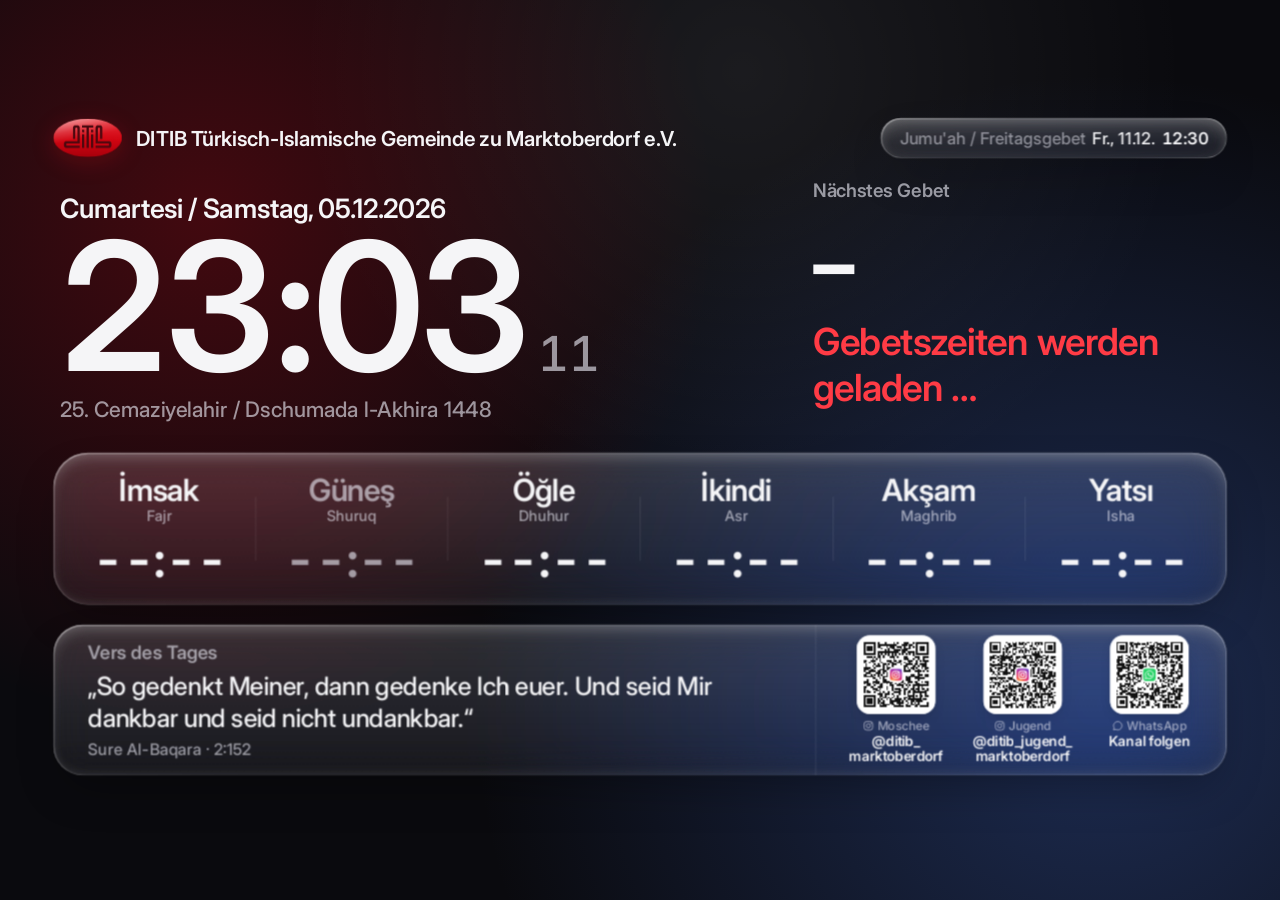
==== index.html @ d22f59a2 "Diagnose-Anzeige (?diagnose=1) und Versionsnummern gegen veraltete Dateien im Browser-Cache Co-Autho" ====
<!DOCTYPE html>
<html lang="de">
<head>
  <meta charset="utf-8">
  <meta name="robots" content="noindex, nofollow, noarchive">
  <meta name="viewport" content="width=device-width, initial-scale=1">
  <title>Gebetszeiten – DITIB Marktoberdorf</title>
  <link rel="stylesheet" href="css/fonts.css?v=2026-10-28b">
  <link rel="stylesheet" href="css/basis.css?v=2026-10-28b">
  <link rel="stylesheet" href="css/themes.css?v=2026-10-28b">
  <link rel="stylesheet" href="css/theme-glas.css?v=2026-10-28b">
</head>
<body class="theme-1">

  <!-- Hintergrund: Farbverlauf/Bild (immer da), darüber der Stream, darüber Abdunklung + Muster -->
  <div id="hintergrund" aria-hidden="true">
    <div id="bg-verlauf"></div>
    <div id="bg-bild"></div>
    <div id="stream-huelle"></div>
    <div id="bg-abdunklung"></div>
    <div id="bg-muster"></div>
  </div>

  <div id="buehne">
    <div class="rahmen-ornament" aria-hidden="true"></div>

    <!-- ===== Hauptbildschirm ===== -->
    <main id="haupt" class="ansicht sichtbar">
      <header class="kopf">
        <div class="marke">
          <div class="logo-glas" aria-hidden="true"><div class="logo"></div></div>
          <div class="moschee-name" id="moschee-name"></div>
        </div>
        <div class="jumuah-mini" id="jumuah-mini"></div>
      </header>

      <section class="oben">
        <div class="karte uhr-karte">
          <div class="uhr"><span class="hhmm" id="uhr-hhmm">--:--</span><span class="sek" id="uhr-sek">--</span></div>
          <div class="datum" id="datum"></div>
          <div class="hidschri" id="hidschri"></div>
        </div>

        <div class="karte naechstes-karte">
          <div class="label">Nächstes Gebet</div>
          <div class="n-name" id="n-name">–</div>
          <div class="n-deutsch" id="n-deutsch"></div>
          <div class="n-countdown" id="n-countdown"></div>
          <div class="n-hinweis" id="n-hinweis"></div>
        </div>
      </section>

      <section class="gebete" id="gebete"></section>

      <section class="unten">
        <div class="karte vers-karte">
          <div class="label">Vers des Tages</div>
          <blockquote class="vers-text" id="vers-text"></blockquote>
          <div class="vers-quelle" id="vers-quelle"></div>
        </div>

        <div class="karte insta-karte">
          <div class="label">Folgen Sie uns</div>
          <div class="qr-reihe">
            <figure class="qr-block">
              <div class="qr" id="qr-moschee"></div>
              <figcaption><span class="qr-titel" id="qr-moschee-titel"></span><span class="handle" id="qr-moschee-handle"></span></figcaption>
            </figure>
            <figure class="qr-block">
              <div class="qr" id="qr-jugend"></div>
              <figcaption><span class="qr-titel" id="qr-jugend-titel"></span><span class="handle" id="qr-jugend-handle"></span></figcaption>
            </figure>
            <figure class="qr-block">
              <div class="qr" id="qr-whatsapp"></div>
              <figcaption><span class="qr-titel" id="qr-whatsapp-titel"></span><span class="handle" id="qr-whatsapp-handle"></span></figcaption>
            </figure>
          </div>
        </div>
      </section>
    </main>

    <!-- ===== Jumu'ah-Sonderansicht ===== -->
    <section id="jumuah" class="ansicht" aria-hidden="true">
      <div class="j-inhalt">
        <div class="j-ornament" aria-hidden="true"></div>
        <div class="logo-glas j-logo" aria-hidden="true"><div class="logo"></div></div>
        <div class="j-titel">Jumu'ah</div>
        <div class="j-untertitel">Freitagsgebet</div>
        <div class="j-zeit" id="j-zeit">--:--</div>
        <div class="j-datum" id="j-datum"></div>
        <div class="j-ornament unten" aria-hidden="true"></div>
      </div>
    </section>

    <div id="sim-hinweis"></div>
    <div id="diagnose"></div>
  </div>

  <script src="config.js?v=2026-10-28b"></script>
  <script src="gebetszeiten.js?v=2026-10-28b"></script>
  <script src="lib/qrcode.js?v=2026-10-28b"></script>
  <script src="js/logik.js?v=2026-10-28b"></script>
  <script src="js/daten.js?v=2026-10-28b"></script>
  <script src="js/stream.js?v=2026-10-28b"></script>
  <script src="js/app.js?v=2026-10-28b"></script>
</body>
</html>
---- css/fonts.css ----
/* Lokal eingebundene Schriften (SIL Open Font License, siehe fonts/LIZENZ-*.txt) */

@font-face {
  font-family: 'Inter';
  font-style: normal;
  font-weight: 100 900;
  font-display: block;
  src: url(../fonts/inter-latin-ext-wght-normal.woff2) format('woff2');
  unicode-range: U+0100-02BA, U+02BD-02C5, U+02C7-02CC, U+02CE-02D7, U+02DD-02FF, U+0304, U+0308, U+0329, U+1D00-1DBF, U+1E00-1E9F, U+1EF2-1EFF, U+2020, U+20A0-20AB, U+20AD-20C0, U+2113, U+2C60-2C7F, U+A720-A7FF;
}

@font-face {
  font-family: 'Inter';
  font-style: normal;
  font-weight: 100 900;
  font-display: block;
  src: url(../fonts/inter-latin-wght-normal.woff2) format('woff2');
  unicode-range: U+0000-00FF, U+0131, U+0152-0153, U+02BB-02BC, U+02C6, U+02DA, U+02DC, U+0304, U+0308, U+0329, U+2000-206F, U+20AC, U+2122, U+2191, U+2193, U+2212, U+2215, U+FEFF, U+FFFD;
}

@font-face {
  font-family: 'Cormorant Garamond';
  font-style: normal;
  font-weight: 500;
  font-display: block;
  src: url(../fonts/cormorant-garamond-latin-ext-500-normal.woff2) format('woff2');
  unicode-range: U+0100-02BA, U+02BD-02C5, U+02C7-02CC, U+02CE-02D7, U+02DD-02FF, U+0304, U+0308, U+0329, U+1D00-1DBF, U+1E00-1E9F, U+1EF2-1EFF, U+2020, U+20A0-20AB, U+20AD-20C0, U+2113, U+2C60-2C7F, U+A720-A7FF;
}

@font-face {
  font-family: 'Cormorant Garamond';
  font-style: normal;
  font-weight: 500;
  font-display: block;
  src: url(../fonts/cormorant-garamond-latin-500-normal.woff2) format('woff2');
  unicode-range: U+0000-00FF, U+0131, U+0152-0153, U+02BB-02BC, U+02C6, U+02DA, U+02DC, U+0304, U+0308, U+0329, U+2000-206F, U+20AC, U+2122, U+2191, U+2193, U+2212, U+2215, U+FEFF, U+FFFD;
}

@font-face {
  font-family: 'Cormorant Garamond';
  font-style: normal;
  font-weight: 600;
  font-display: block;
  src: url(../fonts/cormorant-garamond-latin-ext-600-normal.woff2) format('woff2');
  unicode-range: U+0100-02BA, U+02BD-02C5, U+02C7-02CC, U+02CE-02D7, U+02DD-02FF, U+0304, U+0308, U+0329, U+1D00-1DBF, U+1E00-1E9F, U+1EF2-1EFF, U+2020, U+20A0-20AB, U+20AD-20C0, U+2113, U+2C60-2C7F, U+A720-A7FF;
}

@font-face {
  font-family: 'Cormorant Garamond';
  font-style: normal;
  font-weight: 600;
  font-display: block;
  src: url(../fonts/cormorant-garamond-latin-600-normal.woff2) format('woff2');
  unicode-range: U+0000-00FF, U+0131, U+0152-0153, U+02BB-02BC, U+02C6, U+02DA, U+02DC, U+0304, U+0308, U+0329, U+2000-206F, U+20AC, U+2122, U+2191, U+2193, U+2212, U+2215, U+FEFF, U+FFFD;
}

@font-face {
  font-family: 'Cormorant Garamond';
  font-style: italic;
  font-weight: 500;
  font-display: block;
  src: url(../fonts/cormorant-garamond-latin-ext-500-italic.woff2) format('woff2');
  unicode-range: U+0100-02BA, U+02BD-02C5, U+02C7-02CC, U+02CE-02D7, U+02DD-02FF, U+0304, U+0308, U+0329, U+1D00-1DBF, U+1E00-1E9F, U+1EF2-1EFF, U+2020, U+20A0-20AB, U+20AD-20C0, U+2113, U+2C60-2C7F, U+A720-A7FF;
}

@font-face {
  font-family: 'Cormorant Garamond';
  font-style: italic;
  font-weight: 500;
  font-display: block;
  src: url(../fonts/cormorant-garamond-latin-500-italic.woff2) format('woff2');
  unicode-range: U+0000-00FF, U+0131, U+0152-0153, U+02BB-02BC, U+02C6, U+02DA, U+02DC, U+0304, U+0308, U+0329, U+2000-206F, U+20AC, U+2122, U+2191, U+2193, U+2212, U+2215, U+FEFF, U+FFFD;
}

@font-face {
  font-family: 'Cinzel';
  font-style: normal;
  font-weight: 400;
  font-display: block;
  src: url(../fonts/cinzel-latin-ext-400-normal.woff2) format('woff2');
  unicode-range: U+0100-02BA, U+02BD-02C5, U+02C7-02CC, U+02CE-02D7, U+02DD-02FF, U+0304, U+0308, U+0329, U+1D00-1DBF, U+1E00-1E9F, U+1EF2-1EFF, U+2020, U+20A0-20AB, U+20AD-20C0, U+2113, U+2C60-2C7F, U+A720-A7FF;
}

@font-face {
  font-family: 'Cinzel';
  font-style: normal;
  font-weight: 400;
  font-display: block;
  src: url(../fonts/cinzel-latin-400-normal.woff2) format('woff2');
  unicode-range: U+0000-00FF, U+0131, U+0152-0153, U+02BB-02BC, U+02C6, U+02DA, U+02DC, U+0304, U+0308, U+0329, U+2000-206F, U+20AC, U+2122, U+2191, U+2193, U+2212, U+2215, U+FEFF, U+FFFD;
}

@font-face {
  font-family: 'Cinzel';
  font-style: normal;
  font-weight: 600;
  font-display: block;
  src: url(../fonts/cinzel-latin-ext-600-normal.woff2) format('woff2');
  unicode-range: U+0100-02BA, U+02BD-02C5, U+02C7-02CC, U+02CE-02D7, U+02DD-02FF, U+0304, U+0308, U+0329, U+1D00-1DBF, U+1E00-1E9F, U+1EF2-1EFF, U+2020, U+20A0-20AB, U+20AD-20C0, U+2113, U+2C60-2C7F, U+A720-A7FF;
}

@font-face {
  font-family: 'Cinzel';
  font-style: normal;
  font-weight: 600;
  font-display: block;
  src: url(../fonts/cinzel-latin-600-normal.woff2) format('woff2');
  unicode-range: U+0000-00FF, U+0131, U+0152-0153, U+02BB-02BC, U+02C6, U+02DA, U+02DC, U+0304, U+0308, U+0329, U+2000-206F, U+20AC, U+2122, U+2191, U+2193, U+2212, U+2215, U+FEFF, U+FFFD;
}

@font-face {
  font-family: 'Marcellus';
  font-style: normal;
  font-weight: 400;
  font-display: block;
  src: url(../fonts/marcellus-latin-ext-400-normal.woff2) format('woff2');
  unicode-range: U+0100-02BA, U+02BD-02C5, U+02C7-02CC, U+02CE-02D7, U+02DD-02FF, U+0304, U+0308, U+0329, U+1D00-1DBF, U+1E00-1E9F, U+1EF2-1EFF, U+2020, U+20A0-20AB, U+20AD-20C0, U+2113, U+2C60-2C7F, U+A720-A7FF;
}

@font-face {
  font-family: 'Marcellus';
  font-style: normal;
  font-weight: 400;
  font-display: block;
  src: url(../fonts/marcellus-latin-400-normal.woff2) format('woff2');
  unicode-range: U+0000-00FF, U+0131, U+0152-0153, U+02BB-02BC, U+02C6, U+02DA, U+02DC, U+0304, U+0308, U+0329, U+2000-206F, U+20AC, U+2122, U+2191, U+2193, U+2212, U+2215, U+FEFF, U+FFFD;
}

/* Inter mit optischer Größe (opsz): bei großen Schriftgraden automatisch die „Display“-Form – für Design 5 */
@font-face {
  font-family: 'Inter Opsz';
  font-style: normal;
  font-weight: 100 900;
  font-display: block;
  src: url(../fonts/inter-latin-ext-opsz-normal.woff2) format('woff2');
  unicode-range: U+0100-02BA, U+02BD-02C5, U+02C7-02CC, U+02CE-02D7, U+02DD-02FF, U+0304, U+0308, U+0329, U+1D00-1DBF, U+1E00-1E9F, U+1EF2-1EFF, U+2020, U+20A0-20AB, U+20AD-20C0, U+2113, U+2C60-2C7F, U+A720-A7FF;
}
@font-face {
  font-family: 'Inter Opsz';
  font-style: normal;
  font-weight: 100 900;
  font-display: block;
  src: url(../fonts/inter-latin-opsz-normal.woff2) format('woff2');
  unicode-range: U+0000-00FF, U+0131, U+0152-0153, U+02BB-02BC, U+02C6, U+02DA, U+02DC, U+0304, U+0308, U+0329, U+2000-206F, U+20AC, U+2122, U+2191, U+2193, U+2212, U+2215, U+FEFF, U+FFFD;
}
---- css/basis.css ----
/* Grundlayout (für alle Designs gleich). Farben/Schriften kommen aus themes.css.
   Die Bühne ist fest 1920×1080 Pixel groß und wird auf den Bildschirm skaliert. */

html, body {
  margin: 0;
  height: 100%;
  overflow: hidden;
  background: #000;
  cursor: none;
}
body {
  font-family: var(--font-text);
  color: var(--text);
  -webkit-font-smoothing: antialiased;
  text-rendering: optimizeLegibility;
}
* { box-sizing: border-box; }

/* ---------- Hintergrund ---------- */

#hintergrund { position: fixed; inset: 0; overflow: hidden; z-index: 0; }
#hintergrund > div { position: absolute; inset: 0; }
#bg-verlauf { background: var(--verlauf); }
#bg-bild { background-size: cover; background-position: center; opacity: 0; transition: opacity 2s ease; }
.hat-bild #bg-bild { opacity: 1; }
#stream-huelle { opacity: 0; transition: opacity 3s ease; }
#stream-huelle.sichtbar { opacity: 1; }
#stream-huelle iframe {
  position: absolute; left: 50%; top: 50%;
  border: 0; pointer-events: none;
  transform-origin: center center;
}
/* Abdunklung nur über Stream oder Bild – der Farbverlauf ist schon dunkel genug */
#bg-abdunklung {
  background: rgb(var(--tint));
  opacity: 0;
  transition: opacity 3s ease;
}
.hat-bild #bg-abdunklung,
#stream-huelle.sichtbar ~ #bg-abdunklung { opacity: var(--abdunklung-wert, var(--abdunklung)); }
#bg-muster { pointer-events: none; }

/* ---------- Bühne und Ansichten ---------- */

#buehne {
  position: fixed; left: 50%; top: 50%;
  width: 1920px; height: 1080px;
  transform-origin: center center;
  z-index: 1;
}
.ansicht {
  position: absolute; inset: 0;
  opacity: 0;
  visibility: hidden;
  transform: translate(var(--versatz-x, 0px), var(--versatz-y, 0px));
  transition: opacity var(--ueberblendung, 1500ms) ease-in-out,
              visibility 0s linear var(--ueberblendung, 1500ms),
              transform 40s ease-in-out;
}
.ansicht.sichtbar {
  opacity: 1;
  visibility: visible;
  transition: opacity var(--ueberblendung, 1500ms) ease-in-out, visibility 0s, transform 40s ease-in-out;
}
.rahmen-ornament { display: none; position: absolute; inset: 0; pointer-events: none; z-index: 2; }

/* Zahlen springen nicht */
.uhr, .g-zeit, .n-countdown, .n-hinweis, .j-zeit, .jm-zeit { font-variant-numeric: tabular-nums; }

/* ---------- Hauptbildschirm ---------- */

#haupt {
  display: flex;
  flex-direction: column;
  gap: 26px;
  padding: 36px 72px 44px;
}

.kopf {
  height: 46px;
  display: flex; align-items: center; justify-content: space-between;
  font-size: 30px;
  letter-spacing: .06em;
  color: var(--kopf-text, var(--text-2));
}
.moschee-name { font-family: var(--font-titel); font-size: 34px; color: var(--kopf-text, var(--text)); }
.jumuah-mini .jm-label { opacity: .85; }
.jumuah-mini .jm-tag { margin-left: 10px; }
.jumuah-mini .jm-zeit { margin-left: 10px; font-family: var(--font-zahl); font-weight: 600; color: var(--akzent-hell, var(--akzent)); }

.karte {
  position: relative;
  background: var(--karte-bg);
  border: var(--karte-rand);
  border-radius: var(--karte-radius, 24px);
  box-shadow: var(--karte-schatten, none);
  color: var(--karte-text, var(--text));
}
.label {
  font-size: 25px;
  font-weight: 600;
  letter-spacing: .16em;
  text-transform: uppercase;
  color: var(--label, var(--akzent));
}

.oben {
  flex: 1;
  display: grid;
  grid-template-columns: 1fr 700px;
  gap: 32px;
  min-height: 0;
}
.uhr-karte {
  display: flex; flex-direction: column; justify-content: center;
  padding: 20px 56px;
}
.uhr {
  display: flex; align-items: baseline;
  font-family: var(--font-zahl);
  font-weight: var(--uhr-gewicht, 300);
  font-size: var(--uhr-groesse, 228px);
  line-height: .92;
  letter-spacing: -.02em;
}
.uhr .sek {
  font-size: .36em;
  margin-left: 22px;
  color: var(--karte-text-2, var(--text-2));
  font-weight: var(--uhr-sek-gewicht, 300);
}
.datum {
  margin-top: 18px;
  font-family: var(--font-titel);
  font-size: 50px;
  line-height: 1.15;
}
.hidschri {
  margin-top: 4px;
  font-size: 36px;
  color: var(--karte-text-2, var(--text-2));
}

.naechstes-karte {
  display: flex; flex-direction: column; justify-content: center;
  padding: 26px 48px;
}
.n-name {
  margin-top: 6px;
  font-family: var(--font-titel);
  font-weight: var(--titel-gewicht, 600);
  font-size: 104px;
  line-height: 1;
}
.n-deutsch { font-size: 32px; color: var(--karte-text-2, var(--text-2)); margin-top: 4px; }
.n-countdown {
  margin-top: 18px;
  font-family: var(--font-zahl);
  font-size: 54px;
  font-weight: 500;
  color: var(--countdown, var(--akzent));
}
.n-hinweis { margin-top: 6px; font-size: 28px; color: var(--karte-text-2, var(--text-2)); min-height: 34px; }

/* ---------- Gebetszeiten ---------- */

.gebete {
  height: 256px;
  display: grid;
  grid-template-columns: repeat(6, 1fr);
  gap: 24px;
}
.gebet {
  position: relative;
  display: flex; flex-direction: column; align-items: center; justify-content: center;
  background: var(--kachel-bg, var(--karte-bg));
  border: var(--kachel-rand, var(--karte-rand));
  border-radius: var(--kachel-radius, var(--karte-radius, 24px));
  box-shadow: var(--karte-schatten, none);
  color: var(--karte-text, var(--text));
  transition: transform 1.2s ease, background 1.2s ease, color 1.2s ease, border-color 1.2s ease;
}
.g-glow {
  position: absolute; inset: -3px;
  border-radius: inherit;
  box-shadow: 0 0 46px 6px var(--glow);
  opacity: 0;
  pointer-events: none;
  transition: opacity 1.2s ease;
}
.g-name {
  font-family: var(--font-titel);
  font-weight: var(--titel-gewicht, 600);
  font-size: 58px;
  line-height: 1.05;
}
.g-deutsch { font-size: 25px; color: var(--karte-text-2, var(--text-2)); margin-top: 4px; }
.g-zeit {
  margin-top: 14px;
  font-family: var(--font-zahl);
  font-size: 78px;
  font-weight: var(--zeit-gewicht, 500);
  line-height: 1;
}
.gebet.kein-gebet .g-name, .gebet.kein-gebet .g-zeit { opacity: .78; }

.gebet.naechstes { border-color: var(--naechstes-rand, var(--akzent)); }

.gebet.aktuell {
  transform: scale(1.07);
  background: var(--aktiv-bg);
  border-color: var(--akzent);
  color: var(--aktiv-text, var(--text));
  z-index: 1;
}
.gebet.aktuell .g-deutsch { color: var(--aktiv-text-2, var(--aktiv-text, var(--text))); }
.gebet.aktuell .g-zeit { color: var(--aktiv-zeit, inherit); }
.gebet.aktuell .g-glow { opacity: 1; animation: puls 5s ease-in-out infinite; }
@keyframes puls { 0%, 100% { opacity: .45; } 50% { opacity: 1; } }

/* ---------- Unten: Vers und Instagram ---------- */

.unten {
  height: 252px;
  display: grid;
  grid-template-columns: 1fr 700px;
  gap: 32px;
}
.vers-karte {
  display: flex; flex-direction: column; justify-content: center;
  padding: 24px 52px;
  overflow: hidden;
}
.vers-text {
  margin: 12px 0 10px;
  font-family: var(--font-vers, var(--font-titel));
  font-style: var(--vers-stil, italic);
  font-size: 41px;
  line-height: 1.28;
}
.vers-quelle { font-size: 26px; color: var(--quelle, var(--akzent)); letter-spacing: .04em; }

.insta-karte {
  display: grid;
  grid-template-columns: 1fr auto auto;
  align-items: center;
  gap: 30px;
  padding: 18px 36px;
}
.insta-karte .label { line-height: 1.35; }
.qr-reihe { display: contents; }
.qr-block { margin: 0; display: flex; flex-direction: column; align-items: center; }
.qr {
  width: 168px; height: 168px;
  border-radius: 12px;
  overflow: hidden;
  background: var(--qr-hg, #fff);
}
.qr svg { width: 100%; height: 100%; display: block; }
.qr .qr-hg { fill: var(--qr-hg, #fff); }
.qr .qr-vg { fill: var(--qr-vg, #111); }
.qr-block figcaption { display: flex; flex-direction: column; align-items: center; margin-top: 8px; line-height: 1.15; }
.qr-titel { font-size: 20px; color: var(--karte-text-2, var(--text-2)); text-transform: uppercase; letter-spacing: .12em; }
.handle { font-size: 26px; font-weight: 600; }

/* ---------- Jumu'ah-Sonderansicht ---------- */

#jumuah { display: flex; align-items: center; justify-content: center; }
.j-inhalt { text-align: center; position: relative; }
.j-titel {
  font-family: var(--font-titel);
  font-weight: var(--titel-gewicht, 600);
  font-size: 220px;
  line-height: 1;
  color: var(--j-titel, var(--akzent));
}
.j-untertitel {
  margin-top: 10px;
  font-size: 68px;
  letter-spacing: .3em;
  text-transform: uppercase;
  color: var(--text-2);
}
.j-zeit {
  margin-top: 40px;
  font-family: var(--font-zahl);
  font-weight: var(--uhr-gewicht, 300);
  font-size: 300px;
  line-height: 1;
  letter-spacing: -.02em;
}
.j-datum { margin-top: 34px; font-family: var(--font-titel); font-size: 60px; color: var(--text); }
.j-ornament { display: none; }

/* ---------- Simulationshinweis ---------- */

#sim-hinweis {
  display: none;
  position: absolute; left: 50%; top: 8px; transform: translateX(-50%); z-index: 5;
  padding: 6px 14px;
  font: 600 20px/1.2 var(--font-zahl);
  color: #fff; background: rgba(190, 30, 30, .8);
  border-radius: 8px;
}
.simulation #sim-hinweis { display: block; }

/* ---------- Ergänzungen: WhatsApp-QR, Symbole, zweizeilige Namen, Hidschri türkisch ---------- */
/* Drei QR-Codes: die Überschrift entfällt, jedes Feld hat ein eigenes Symbol */
.insta-karte {
  grid-template-columns: repeat(3, auto);
  justify-content: space-evenly;
  align-items: start;
  gap: 12px;
  padding: 16px 20px;
}
.insta-karte .label { display: none; }
.qr-block { width: 196px; }
.qr { width: 136px; height: 136px; }
.qr-block figcaption { min-height: 72px; justify-content: flex-start; }
.qr-titel { font-size: 18px; }
.handle { font-size: 22px; line-height: 1.12; }
.hidschri { font-size: 31px; white-space: nowrap; }
.qr-symbol {
  width: .95em; height: .95em;
  margin-right: .3em;
  vertical-align: -.13em;
  fill: none; stroke: currentColor; stroke-width: 2;
}
.qr-symbol .voll { fill: currentColor; stroke: none; }
.handle { text-align: center; }
.h-trenner { opacity: .55; }

/* Diagnosezeile (?diagnose=1) */
#diagnose {
  display: none;
  position: absolute; left: 16px; right: 16px; bottom: 8px; z-index: 6;
  padding: 8px 14px;
  font: 500 19px/1.3 'Inter', system-ui, sans-serif;
  color: #fff; background: rgba(0, 0, 0, .78);
  border-radius: 10px;
}
.diagnose #diagnose { display: block; }
---- css/themes.css ----
/* Die vier Designs. Umschalten mit ?theme=1 … 4 oder THEME in config.js. */

/* =====================================================================
   1 – „Nacht über Mekka“: Nachtblau, Gold, Glas-Karten
   ===================================================================== */
.theme-1 {
  --verlauf: radial-gradient(ellipse 120% 90% at 25% 10%, #1d2c55 0%, #0c1430 50%, #04060e 100%);
  --tint: 4, 8, 22;
  --text: #f6f1e4;
  --text-2: rgba(246, 241, 228, .70);
  --akzent: #e3bb62;
  --akzent-hell: #f0cd7d;
  --glow: rgba(227, 187, 98, .55);
  --font-titel: 'Cormorant Garamond', Georgia, serif;
  --font-vers: 'Cormorant Garamond', Georgia, serif;
  --font-zahl: 'Inter', system-ui, sans-serif;
  --font-text: 'Inter', system-ui, sans-serif;
  --uhr-gewicht: 200;
  --karte-bg: linear-gradient(150deg, rgba(255, 255, 255, .13), rgba(255, 255, 255, .04) 60%);
  --karte-rand: 1px solid rgba(255, 255, 255, .18);
  --karte-radius: 30px;
  --karte-schatten: 0 24px 60px rgba(0, 0, 0, .35), inset 0 1px 0 rgba(255, 255, 255, .14);
  --naechstes-rand: rgba(227, 187, 98, .45);
  --aktiv-bg: linear-gradient(170deg, rgba(227, 187, 98, .34), rgba(227, 187, 98, .12));
  --aktiv-zeit: #fff3d6;
}
.theme-1 .vers-text { font-size: 46px; font-weight: 500; }
.theme-1 .j-titel { font-size: 250px; letter-spacing: .01em; }
.theme-1 .j-titel, .theme-1 .n-name { text-shadow: 0 0 40px rgba(227, 187, 98, .25); }

/* =====================================================================
   2 – „İznik“: Türkis, Kobalt, Cremeweiß, Ornamentbordüre
   ===================================================================== */
.theme-2 {
  --verlauf: linear-gradient(160deg, #10427e 0%, #0a2d5c 55%, #061d3f 100%);
  --tint: 7, 30, 68;
  --text: #fbf5e6;
  --text-2: rgba(251, 245, 230, .78);
  --akzent: #12868a;
  --akzent-hell: #5fd6cc;
  --label: #12868a;
  --glow: rgba(60, 193, 184, .7);
  --font-titel: 'Marcellus', Georgia, serif;
  --font-vers: 'Cormorant Garamond', Georgia, serif;
  --font-zahl: 'Inter', system-ui, sans-serif;
  --font-text: 'Inter', system-ui, sans-serif;
  --titel-gewicht: 400;
  --uhr-gewicht: 300;
  --karte-bg: rgba(251, 246, 234, .94);
  --karte-text: #163f8c;
  --karte-text-2: #4a6a9c;
  --karte-rand: 2px solid #3cc1b8;
  --karte-radius: 18px;
  --karte-schatten: inset 0 0 0 7px #fbf6ea, inset 0 0 0 9px rgba(216, 71, 59, .55), 0 18px 40px rgba(0, 0, 0, .3);
  --kachel-radius: 120px 120px 18px 18px / 46px 46px 18px 18px;
  --countdown: #c23a2f;
  --quelle: #c23a2f;
  --naechstes-rand: #c23a2f;
  --aktiv-bg: linear-gradient(180deg, #1f56b5, #143f8c);
  --aktiv-text: #fbf5e6;
  --aktiv-text-2: #bfe9e4;
  --kopf-text: #fbf5e6;
  --j-titel: #fbf5e6;
  --qr-vg: #143f8c;
}
.theme-2 #bg-muster { background-image: url("data:image/svg+xml,%3Csvg xmlns='http://www.w3.org/2000/svg' width='140' height='140' viewBox='0 0 140 140'%3E%3Cg fill='none' stroke='%239fe3dc' stroke-width='1.2'%3E%3Cg transform='translate(70 70)'%3E%3Ccircle r='10'/%3E%3Cellipse rx='7' ry='22' transform='rotate(0) translate(0 -24)'/%3E%3Cellipse rx='7' ry='22' transform='rotate(45) translate(0 -24)'/%3E%3Cellipse rx='7' ry='22' transform='rotate(90) translate(0 -24)'/%3E%3Cellipse rx='7' ry='22' transform='rotate(135) translate(0 -24)'/%3E%3Cellipse rx='7' ry='22' transform='rotate(180) translate(0 -24)'/%3E%3Cellipse rx='7' ry='22' transform='rotate(225) translate(0 -24)'/%3E%3Cellipse rx='7' ry='22' transform='rotate(270) translate(0 -24)'/%3E%3Cellipse rx='7' ry='22' transform='rotate(315) translate(0 -24)'/%3E%3C/g%3E%3Cpath d='M0 0 Q35 35 0 70 Q35 105 0 140 M140 0 Q105 35 140 70 Q105 105 140 140'/%3E%3C/g%3E%3C/svg%3E"); background-size: 140px; opacity: .07; }
.theme-2 .rahmen-ornament { display: block; }
.theme-2 .rahmen-ornament::before,
.theme-2 .rahmen-ornament::after {
  content: ""; position: absolute; left: 0; right: 0; height: 30px;
  background-image: url("data:image/svg+xml,%3Csvg xmlns='http://www.w3.org/2000/svg' width='120' height='40' viewBox='0 0 120 40'%3E%3Crect width='120' height='40' fill='%230c3b7c'/%3E%3Crect width='120' height='3' fill='%233cc1b8'/%3E%3Crect y='37' width='120' height='3' fill='%233cc1b8'/%3E%3Crect y='5' width='120' height='1' fill='%23f4ead5' opacity='.6'/%3E%3Crect y='34' width='120' height='1' fill='%23f4ead5' opacity='.6'/%3E%3Cpath d='M0 20 C15 8 45 32 60 20 S105 8 120 20' fill='none' stroke='%23f4ead5' stroke-width='1.6'/%3E%3Cpath d='M14 15 q4 -7 10 -4 q-5 1 -10 4z M46 25 q-4 7 -10 4 q5 -1 10 -4z M74 15 q4 -7 10 -4 q-5 1 -10 4z M106 25 q-4 7 -10 4 q5 -1 10 -4z' fill='%233cc1b8'/%3E%3Cg transform='translate(30 20)'%3E%3Cpath d='M0 9 C-8 4 -8 -6 -4 -11 L0 -4 L4 -11 C8 -6 8 4 0 9Z' fill='%23d8473b'/%3E%3Cpath d='M0 9 V-2' stroke='%23f4ead5' stroke-width='1'/%3E%3C/g%3E%3Cg transform='translate(90 20)'%3E%3Cg fill='%233cc1b8'%3E%3Cellipse rx='3.6' ry='7' /%3E%3Cellipse rx='7' ry='3.6'/%3E%3C/g%3E%3Ccircle r='3.6' fill='%23d8473b'/%3E%3Ccircle r='1.4' fill='%23f4ead5'/%3E%3C/g%3E%3C/svg%3E");
  background-size: auto 30px;
  background-repeat: repeat-x;
}
.theme-2 .rahmen-ornament::before { top: 0; }
.theme-2 .rahmen-ornament::after { bottom: 0; }
.theme-2 #haupt { padding-top: 46px; padding-bottom: 52px; gap: 22px; }
.theme-2 .gebete { height: 250px; }
.theme-2 .gebet { padding-top: 14px; }
.theme-2 .gebet.aktuell { border-color: #3cc1b8; box-shadow: inset 0 0 0 7px #1a4ea6, inset 0 0 0 9px #3cc1b8; }
.theme-2 .jumuah-mini .jm-zeit { color: #5fd6cc; }
.theme-2 .vers-text { font-size: 45px; font-weight: 600; }
.theme-2 .j-untertitel { color: #5fd6cc; }
.theme-2 .j-zeit { color: #fbf5e6; }
.theme-2 .j-datum { color: rgba(251, 245, 230, .9); }
.theme-2 .j-ornament {
  display: block; height: 30px; width: 1200px; margin: 0 auto 50px;
  background-image: url("data:image/svg+xml,%3Csvg xmlns='http://www.w3.org/2000/svg' width='120' height='40' viewBox='0 0 120 40'%3E%3Crect width='120' height='40' fill='%230c3b7c'/%3E%3Crect width='120' height='3' fill='%233cc1b8'/%3E%3Crect y='37' width='120' height='3' fill='%233cc1b8'/%3E%3Crect y='5' width='120' height='1' fill='%23f4ead5' opacity='.6'/%3E%3Crect y='34' width='120' height='1' fill='%23f4ead5' opacity='.6'/%3E%3Cpath d='M0 20 C15 8 45 32 60 20 S105 8 120 20' fill='none' stroke='%23f4ead5' stroke-width='1.6'/%3E%3Cpath d='M14 15 q4 -7 10 -4 q-5 1 -10 4z M46 25 q-4 7 -10 4 q5 -1 10 -4z M74 15 q4 -7 10 -4 q-5 1 -10 4z M106 25 q-4 7 -10 4 q5 -1 10 -4z' fill='%233cc1b8'/%3E%3Cg transform='translate(30 20)'%3E%3Cpath d='M0 9 C-8 4 -8 -6 -4 -11 L0 -4 L4 -11 C8 -6 8 4 0 9Z' fill='%23d8473b'/%3E%3Cpath d='M0 9 V-2' stroke='%23f4ead5' stroke-width='1'/%3E%3C/g%3E%3Cg transform='translate(90 20)'%3E%3Cg fill='%233cc1b8'%3E%3Cellipse rx='3.6' ry='7' /%3E%3Cellipse rx='7' ry='3.6'/%3E%3C/g%3E%3Ccircle r='3.6' fill='%23d8473b'/%3E%3Ccircle r='1.4' fill='%23f4ead5'/%3E%3C/g%3E%3C/svg%3E"); background-size: auto 30px; background-position: center;
  border-radius: 4px;
}
.theme-2 .j-ornament.unten { margin: 56px auto 0; }

/* =====================================================================
   3 – „Smaragd & Gold“: Smaragdgrün, Gold, Sternmuster
   ===================================================================== */
.theme-3 {
  --verlauf: radial-gradient(ellipse 110% 90% at 50% 25%, #11523f 0%, #08301f 55%, #03170f 100%);
  --tint: 3, 30, 21;
  --text: #f5eedb;
  --text-2: rgba(245, 238, 219, .72);
  --akzent: #d8b45a;
  --akzent-hell: #e8c873;
  --glow: rgba(216, 180, 90, .6);
  --font-titel: 'Cinzel', Georgia, serif;
  --font-vers: 'Cormorant Garamond', Georgia, serif;
  --font-zahl: 'Inter', system-ui, sans-serif;
  --font-text: 'Inter', system-ui, sans-serif;
  --titel-gewicht: 400;
  --uhr-gewicht: 200;
  --karte-bg: linear-gradient(180deg, rgba(5, 40, 30, .72), rgba(3, 26, 19, .72));
  --karte-rand: 1px solid rgba(216, 180, 90, .75);
  --karte-radius: 6px;
  --karte-schatten: inset 0 0 0 6px rgba(3, 26, 19, .0), inset 0 0 0 7px rgba(216, 180, 90, .28), 0 20px 50px rgba(0, 0, 0, .35);
  --naechstes-rand: rgba(216, 180, 90, 1);
  --aktiv-bg: linear-gradient(180deg, #e2c069, #b8913a);
  --aktiv-text: #062a1e;
  --aktiv-text-2: #1d4434;
  --qr-hg: #f5eedb;
  --qr-vg: #06281d;
}
.theme-3 #bg-muster { background-image: url("data:image/svg+xml,%3Csvg xmlns='http://www.w3.org/2000/svg' width='96' height='96' viewBox='0 0 96 96'%3E%3Cg fill='none' stroke='%23d4af55' stroke-width='1.2'%3E%3Cpath d='M78.00,48.00 L69.21,56.79 L69.21,69.21 L56.79,69.21 L48.00,78.00 L39.21,69.21 L26.79,69.21 L26.79,56.79 L18.00,48.00 L26.79,39.21 L26.79,26.79 L39.21,26.79 L48.00,18.00 L56.79,26.79 L69.21,26.79 L69.21,39.21Z'/%3E%3Cpath d='M78.0 48.0H96M18.0 48.0H0M48.0 78.0V96M48.0 18.0V0M69.21 69.21L96 96M26.79 26.79L0 0M69.21 26.79L96 0M26.79 69.21L0 96'/%3E%3Cpath d='M58.16,52.21 L52.21,58.16 L43.79,58.16 L37.84,52.21 L37.84,43.79 L43.79,37.84 L52.21,37.84 L58.16,43.79Z'/%3E%3C/g%3E%3C/svg%3E"); background-size: 96px; opacity: .10; }
.theme-3 .g-name { font-size: 50px; }
.theme-3 .n-name { font-size: 92px; }
.theme-3 .label { letter-spacing: .24em; }
.theme-3 .vers-text { font-size: 45px; font-weight: 500; }
.theme-3 .karte::before, .theme-3 .gebet::before {
  /* kleine Rauten als Eckschmuck */
  content: ""; position: absolute; left: 50%; top: -8px; width: 14px; height: 14px;
  transform: translateX(-50%) rotate(45deg);
  background: #d8b45a; box-shadow: 0 0 0 4px #062a1e;
}
.theme-3 .gebet.aktuell::before { background: #fff3cf; }
.theme-3 .j-titel { font-size: 200px; }
.theme-3 .j-inhalt { padding: 70px 140px; border: 1px solid rgba(216, 180, 90, .7); box-shadow: inset 0 0 0 10px rgba(3, 26, 19, 0), inset 0 0 0 11px rgba(216, 180, 90, .35); background: rgba(4, 32, 23, .55); }

/* =====================================================================
   4 – „Minimal“: maximale Lesbarkeit, dünne Ziffern, fast monochrom
   ===================================================================== */
.theme-4 {
  --verlauf: linear-gradient(180deg, #1d2024 0%, #131518 100%);
  --tint: 14, 16, 19;
  --abdunklung-wert: min(1, calc(var(--abdunklung) * 1.3));
  --text: #f4f4f2;
  --text-2: #9ea3a8;
  --akzent: #4fd1c5;
  --glow: rgba(79, 209, 197, .35);
  --font-titel: 'Inter', system-ui, sans-serif;
  --font-vers: 'Inter', system-ui, sans-serif;
  --font-zahl: 'Inter', system-ui, sans-serif;
  --font-text: 'Inter', system-ui, sans-serif;
  --titel-gewicht: 300;
  --uhr-gewicht: 100;
  --uhr-sek-gewicht: 200;
  --zeit-gewicht: 200;
  --uhr-groesse: 268px;
  --vers-stil: normal;
  --karte-bg: transparent;
  --karte-rand: 0;
  --karte-radius: 0;
  --label: #9ea3a8;
  --countdown: #f4f4f2;
  --quelle: #9ea3a8;
  --kachel-bg: transparent;
  --kachel-rand: 0;
  --naechstes-rand: transparent;
  --aktiv-bg: rgba(79, 209, 197, .07);
  --aktiv-zeit: #4fd1c5;
}
.theme-4 #haupt { padding: 40px 96px 48px; }
.theme-4 .uhr-karte { padding: 0; }
.theme-4 .naechstes-karte { padding: 0 0 0 56px; border-left: 1px solid rgba(255, 255, 255, .14); }
.theme-4 .n-countdown { font-weight: 300; font-size: 60px; }
.theme-4 .datum { font-weight: 300; font-size: 48px; }
.theme-4 .gebete { gap: 0; border-top: 1px solid rgba(255, 255, 255, .14); border-bottom: 1px solid rgba(255, 255, 255, .14); }
.theme-4 .gebet + .gebet { border-left: 1px solid rgba(255, 255, 255, .10); }
.theme-4 .gebet.aktuell { transform: none; }
.theme-4 .gebet.aktuell::after {
  content: ""; position: absolute; left: 0; right: 0; top: -1px; height: 6px; background: var(--akzent);
}
.theme-4 .gebet.aktuell .g-name { color: var(--akzent); }
.theme-4 .gebet.aktuell .g-zeit { font-weight: 300; text-shadow: 0 0 30px rgba(79, 209, 197, .35); }
.theme-4 .g-glow { box-shadow: none; background: radial-gradient(ellipse at 50% 0%, rgba(79, 209, 197, .16), transparent 70%); }
.theme-4 .gebet.naechstes .g-name::after { content: " ›"; color: var(--akzent); }
.theme-4 .g-zeit { font-size: 84px; }
.theme-4 .g-name { font-size: 50px; }
.theme-4 .vers-karte { padding: 0 48px 0 0; }
.theme-4 .vers-text { font-weight: 300; font-size: 38px; }
.theme-4 .insta-karte { padding: 4px 0 0 28px; border-left: 1px solid rgba(255, 255, 255, .14); }
.theme-4 .qr { border-radius: 4px; }
.theme-4 .moschee-name { font-weight: 400; font-size: 30px; letter-spacing: .1em; text-transform: uppercase; color: var(--text-2); }
.theme-4 .j-titel { font-weight: 200; font-size: 230px; color: var(--text); }
.theme-4 .j-untertitel { letter-spacing: .4em; font-size: 56px; }
.theme-4 .j-zeit { font-weight: 100; font-size: 340px; color: var(--akzent); }
.theme-4 .j-datum { font-weight: 300; }
---- css/theme-glas.css ----
/* =====================================================================
   5 – „Glas“: Apple-Stil mit Liquid Glass, DITIB-Rot sparsam,
   hell (tagsüber) und dunkel (abends) – umgeschaltet per Klasse
   modus-hell / modus-dunkel auf <body>.
   ===================================================================== */

/* Farben als registrierte Eigenschaften, damit der Hell/Dunkel-Wechsel
   weich überblendet statt hart umzuspringen. */
@property --g-text      { syntax: '<color>'; inherits: true; initial-value: #f5f5f7; }
@property --g-text-2    { syntax: '<color>'; inherits: true; initial-value: rgba(235, 235, 245, .62); }
@property --g-glas-1    { syntax: '<color>'; inherits: true; initial-value: rgba(255, 255, 255, .16); }
@property --g-glas-2    { syntax: '<color>'; inherits: true; initial-value: rgba(255, 255, 255, .06); }
@property --g-rand      { syntax: '<color>'; inherits: true; initial-value: rgba(255, 255, 255, .45); }
@property --g-pille     { syntax: '<color>'; inherits: true; initial-value: rgba(255, 255, 255, .20); }
@property --g-trenner   { syntax: '<color>'; inherits: true; initial-value: rgba(255, 255, 255, .14); }
@property --g-schatten  { syntax: '<color>'; inherits: true; initial-value: rgba(0, 0, 0, .35); }
@property --g-rot       { syntax: '<color>'; inherits: true; initial-value: #ff3b45; }

.theme-5 {
  --font-titel: 'Inter Opsz', 'Inter', system-ui, sans-serif;
  --font-vers: 'Inter Opsz', 'Inter', system-ui, sans-serif;
  --font-zahl: 'Inter Opsz', 'Inter', system-ui, sans-serif;
  --font-text: 'Inter Opsz', 'Inter', system-ui, sans-serif;
  font-optical-sizing: auto;
  --tint: 0, 0, 0;

  --text: var(--g-text);
  --text-2: var(--g-text-2);
  --akzent: var(--g-rot);
  --label: var(--g-text-2);
  --countdown: var(--g-rot);
  --quelle: var(--g-text-2);
  --glow: transparent;
  --karte-bg: transparent;
  --karte-rand: 0;
  --karte-schatten: none;
  --kachel-bg: transparent;
  --kachel-rand: 0;
  --naechstes-rand: transparent;
  --aktiv-bg: var(--g-pille);
  --uhr-gewicht: 600;
  --uhr-sek-gewicht: 500;
  --titel-gewicht: 600;
  --zeit-gewicht: 600;
  --vers-stil: normal;

  /* Glas */
  --glas-flaeche: linear-gradient(180deg, var(--g-glas-1), var(--g-glas-2));
  --glas-schatten:
    inset 0 1px 0 var(--g-rand),
    inset 0 0 0 1px rgba(255, 255, 255, .10),
    inset 0 14px 28px -16px rgba(255, 255, 255, .45),
    inset 0 -12px 24px -18px rgba(255, 255, 255, .25),
    0 30px 70px -20px var(--g-schatten),
    0 2px 8px rgba(0, 0, 0, .06);

  transition: --g-text 3s ease, --g-text-2 3s ease, --g-glas-1 3s ease, --g-glas-2 3s ease,
              --g-rand 3s ease, --g-pille 3s ease, --g-trenner 3s ease, --g-schatten 3s ease, --g-rot 3s ease;
}

/* ---------- Hell (tagsüber) ---------- */
.theme-5.modus-hell {
  --g-text: #1d1d1f;
  --g-text-2: rgba(60, 60, 67, .66);
  --g-glas-1: rgba(255, 255, 255, .66);
  --g-glas-2: rgba(255, 255, 255, .40);
  --g-rand: rgba(255, 255, 255, .95);
  --g-pille: rgba(255, 255, 255, .95);
  --g-trenner: rgba(60, 60, 67, .16);
  --g-schatten: rgba(30, 30, 50, .20);
  --g-rot: #e40613;
  --tint: 242, 242, 247;
  --abdunklung-wert: var(--schleier-hell, .55);
}
/* ---------- Dunkel (abends und nachts) ---------- */
.theme-5.modus-dunkel {
  --tint: 0, 0, 0;
  --abdunklung-wert: var(--schleier-dunkel, .5);
}

/* ---------- Hintergrund ohne Stream: ruhige, weiche Farbflächen ---------- */
.theme-5 #bg-verlauf {
  background:
    radial-gradient(circle at 14% 22%, #ffd6d3 0, rgba(255, 214, 211, 0) 38%),
    radial-gradient(circle at 86% 26%, #d9e6ff 0, rgba(217, 230, 255, 0) 44%),
    radial-gradient(circle at 62% 92%, #ffe7cf 0, rgba(255, 231, 207, 0) 46%),
    #f2f2f7;
}
.theme-5 #bg-verlauf::after {
  content: ""; position: absolute; inset: 0;
  background:
    radial-gradient(circle at 16% 24%, rgba(228, 6, 19, .26) 0, rgba(228, 6, 19, 0) 40%),
    radial-gradient(circle at 86% 78%, rgba(48, 78, 150, .50) 0, rgba(48, 78, 150, 0) 48%),
    radial-gradient(circle at 58% 8%, rgba(255, 255, 255, .07) 0, rgba(255, 255, 255, 0) 40%),
    #0a0a0e;
  opacity: 1;
  transition: opacity 3s ease;
}
.theme-5.modus-hell #bg-verlauf::after { opacity: 0; }
.theme-5 #bg-abdunklung { transition: opacity 3s ease, background-color 3s ease; }

/* ---------- Glasflächen ---------- */
.theme-5 .gebete,
.theme-5 .unten,
.theme-5 .jumuah-mini,
.theme-5 .j-inhalt {
  position: relative;
  background: var(--glas-flaeche);
  box-shadow: var(--glas-schatten);
  -webkit-backdrop-filter: blur(var(--glas-blur, 30px)) saturate(170%);
  backdrop-filter: blur(var(--glas-blur, 30px)) saturate(170%);
}
/* Lichtkante: oben links hell, unten rechts schwächer – wie gebogenes Glas */
.theme-5 .gebete::after,
.theme-5 .unten::after,
.theme-5 .jumuah-mini::after,
.theme-5 .j-inhalt::after {
  content: ""; position: absolute; inset: 0; pointer-events: none;
  border-radius: inherit;
  padding: 1.5px;
  background: linear-gradient(150deg, var(--g-rand), rgba(255, 255, 255, 0) 32%, rgba(255, 255, 255, 0) 70%, var(--g-rand));
  -webkit-mask: linear-gradient(#000 0 0) content-box, linear-gradient(#000 0 0);
  -webkit-mask-composite: xor;
  mask: linear-gradient(#000 0 0) content-box, linear-gradient(#000 0 0);
  mask-composite: exclude;
  opacity: .8;
}

/* ---------- Kopfzeile mit Logo ---------- */
.marke { display: flex; align-items: center; gap: 20px; }
.logo-glas { display: none; position: relative; }
.theme-5 .logo-glas { display: block; }
.theme-5.ohne-logo .logo-glas { display: none; }
.logo {
  position: absolute; inset: 0;
  -webkit-mask-size: contain; mask-size: contain;
  -webkit-mask-repeat: no-repeat; mask-repeat: no-repeat;
  -webkit-mask-position: center; mask-position: center;
  /* rotes Glas: Glanzlicht oben, kräftiges DITIB-Rot, unten etwas dunkler */
  background:
    linear-gradient(168deg, rgba(255, 255, 255, .60) 0%, rgba(255, 255, 255, .14) 30%, rgba(255, 255, 255, 0) 48%),
    linear-gradient(180deg, rgba(248, 50, 60, .92) 0%, rgba(228, 6, 19, .88) 55%, rgba(176, 0, 12, .92) 100%);
  -webkit-backdrop-filter: blur(14px) saturate(160%);
  backdrop-filter: blur(14px) saturate(160%);
}
.logo.logo-bild { background: none; -webkit-backdrop-filter: none; backdrop-filter: none; }
.logo.logo-bild img { width: 100%; height: 100%; display: block; object-fit: contain; }
.theme-5 .kopf .logo-glas { width: 104px; height: 58px; filter: drop-shadow(0 8px 16px rgba(228, 6, 19, .30)); }

.theme-5 .kopf { height: 64px; }
.theme-5 .moschee-name {
  font-size: 31px; font-weight: 600; letter-spacing: -.012em;
  color: var(--text); text-transform: none;
}
.theme-5 .jumuah-mini {
  height: 60px; padding: 0 28px;
  display: flex; align-items: center;
  border-radius: 999px;
  font-size: 25px; font-weight: 500; letter-spacing: 0;
  color: var(--text-2);
}
.theme-5 .jumuah-mini:empty { display: none; }
.theme-5 .jumuah-mini .jm-tag { color: var(--text); }
.theme-5 .jumuah-mini .jm-zeit { font-family: var(--font-zahl); font-weight: 600; color: var(--text); letter-spacing: -.01em; }

/* ---------- Uhr, Datum, nächstes Gebet: frei, ohne Karten ---------- */
.theme-5 #haupt { padding: 40px 80px 52px; gap: 30px; }
.theme-5 .oben { grid-template-columns: 1fr 620px; }
.theme-5 .uhr-karte { padding: 0 0 0 4px; }
.theme-5 .datum {
  order: -1;                      /* Datum über der Uhr, wie auf dem Sperrbildschirm */
  margin: 0 0 6px 6px;
  font-size: 40px; font-weight: 600; letter-spacing: -.015em;
  color: var(--text);
}
.theme-5 .uhr { font-size: 268px; letter-spacing: -.045em; line-height: .88; }
.theme-5 .uhr .sek { font-size: .27em; letter-spacing: -.02em; margin-left: 20px; color: var(--text-2); }
.theme-5 .hidschri { margin: 18px 0 0 6px; font-size: 32px; font-weight: 500; color: var(--text-2); }

.theme-5 .label { font-size: 28px; font-weight: 600; letter-spacing: -.005em; text-transform: none; }
.theme-5 .naechstes-karte { padding: 0; }
.theme-5 .n-name { margin-top: 30px; font-size: 124px; font-weight: 700; letter-spacing: -.04em; }
.theme-5 .n-deutsch { font-size: 30px; font-weight: 500; margin-top: 0; }
.theme-5 .n-countdown { margin-top: 22px; font-size: 56px; font-weight: 600; letter-spacing: -.025em; }
.theme-5 .n-hinweis { font-size: 26px; font-weight: 500; }

/* ---------- Gebetszeiten: eine Glasleiste, aktuelles Gebet als Kapsel ---------- */
.theme-5 .gebete {
  height: 228px;
  gap: 0;
  padding: 14px;
  border-radius: 52px;
}
.theme-5 .gebet {
  border-radius: 40px;
  box-shadow: none;
  transform: none;
  transition: background 1s ease, box-shadow 1s ease;
}
.theme-5 .gebet + .gebet::before {
  content: ""; position: absolute; left: 0; top: 26%; bottom: 26%; width: 1px;
  background: var(--g-trenner);
  transition: opacity 1s ease;
}
.theme-5 .gebet.aktuell::before,
.theme-5 .gebet.aktuell + .gebet::before { opacity: 0; }
.theme-5 .g-glow { display: none; }
.theme-5 .g-name { font-size: 46px; font-weight: 600; letter-spacing: -.022em; }
.theme-5 .g-deutsch { font-size: 22px; font-weight: 500; margin-top: 2px; }
.theme-5 .g-zeit { margin-top: 14px; font-size: 76px; font-weight: 600; letter-spacing: -.035em; }
.theme-5 .gebet.kein-gebet .g-name,
.theme-5 .gebet.kein-gebet .g-zeit { opacity: 1; color: var(--text-2); }

.theme-5 .gebet.aktuell {
  transform: none;
  background: var(--g-pille);
  box-shadow:
    inset 0 1px 0 rgba(255, 255, 255, .7),
    inset 0 0 0 1px rgba(255, 255, 255, .18),
    0 10px 30px -8px var(--g-schatten);
  color: var(--text);
}
.theme-5 .gebet.aktuell .g-deutsch { color: var(--text-2); }
.theme-5 .gebet.aktuell .g-zeit { color: var(--g-rot); }
.theme-5 .gebet.aktuell .g-name::before {
  content: "";
  display: inline-block;
  width: 13px; height: 13px; margin-right: 12px;
  border-radius: 50%;
  background: var(--g-rot);
  vertical-align: middle;
  transform: translateY(-5px);
}

/* ---------- Unten: eine Glasfläche für Vers und QR-Codes ---------- */
.theme-5 .unten {
  height: 226px;
  grid-template-columns: 1fr auto;
  gap: 0;
  border-radius: 44px;
}
.theme-5 .vers-karte { padding: 22px 52px; }
.theme-5 .vers-text { margin: 8px 0; font-size: 38px; font-weight: 500; letter-spacing: -.012em; line-height: 1.28; }
.theme-5 .vers-quelle { font-size: 24px; font-weight: 500; letter-spacing: 0; }
.theme-5 .insta-karte {
  grid-template-columns: auto auto auto auto;
  gap: 20px;
  padding: 12px 34px 12px 40px;
  border-left: 1px solid var(--g-trenner);
  border-radius: 0;
}
.theme-5 .insta-karte .label { line-height: 1.25; max-width: 150px; }
.theme-5 .qr { width: 132px; height: 132px; border-radius: 22px; box-shadow: 0 6px 18px -6px rgba(0, 0, 0, .25); }
.theme-5 .qr-titel { font-size: 19px; font-weight: 500; text-transform: none; letter-spacing: 0; }
.theme-5 .handle { font-size: 23px; font-weight: 600; letter-spacing: -.01em; }
.theme-5 .qr-block figcaption { margin-top: 8px; }

/* ---------- Jumu'ah-Ansicht ---------- */
.j-logo { display: none; }
.theme-5 .j-inhalt {
  padding: 64px 150px 76px;
  border-radius: 72px;
}
.theme-5 .j-logo { display: block; width: 186px; height: 104px; margin: 0 auto 30px; filter: drop-shadow(0 12px 24px rgba(228, 6, 19, .32)); }
.theme-5 .j-titel { font-size: 150px; font-weight: 700; letter-spacing: -.045em; color: var(--text); }
.theme-5 .j-untertitel { margin-top: 0; font-size: 44px; font-weight: 500; letter-spacing: -.01em; text-transform: none; }
.theme-5 .j-zeit { margin-top: 22px; font-size: 290px; font-weight: 600; letter-spacing: -.055em; line-height: .95; }
.theme-5 .j-datum { margin-top: 26px; font-size: 44px; font-weight: 500; color: var(--text-2); letter-spacing: -.01em; }
.theme-5 .j-wann { color: var(--g-rot); font-weight: 600; }

/* Drei QR-Codes nebeneinander; lange Instagram-Namen zweizeilig */
.theme-5 .qr-block { width: 172px; }
.theme-5 .qr { width: 118px; height: 118px; border-radius: 20px; }
.theme-5 .qr-titel { font-size: 18px; }
.theme-5 .handle { font-size: 21px; line-height: 1.12; }
/* Jeder QR-Code hat ein eigenes Symbol – die Überschrift wird nicht gebraucht und
   der Platz bleibt dem Vers. Bildunterschriften gleich hoch, damit die Codes auf einer Linie stehen. */
.theme-5 .insta-karte { grid-template-columns: auto auto auto; gap: 18px; padding: 12px 30px 12px 34px; }
.theme-5 .insta-karte .label { display: none; }
.theme-5 .qr-block { align-self: start; margin-top: 4px; }
.theme-5 .qr-block figcaption { min-height: 70px; justify-content: flex-start; }

/* Mehrfarbiges Logo (LOGO_TAG / LOGO_NACHT in config.js), z. B. 40 Jahre DITIB */
.logo-glas.mehrfarbig img {
  position: absolute; inset: 0;
  width: 100%; height: 100%;
  object-fit: contain;
  transition: opacity 3s ease;
}
.logo-glas.mehrfarbig .logo-tag { opacity: 0; }
.modus-hell .logo-glas.mehrfarbig .logo-tag { opacity: 1; }
.modus-hell .logo-glas.mehrfarbig .logo-nacht { opacity: 0; }
.theme-5 .kopf .logo-glas.mehrfarbig { width: 122px; height: 76px; filter: drop-shadow(0 6px 14px rgba(0, 0, 0, .18)); }
.theme-5 .j-logo.mehrfarbig { width: 240px; height: 150px; filter: drop-shadow(0 12px 24px rgba(0, 0, 0, .25)); }
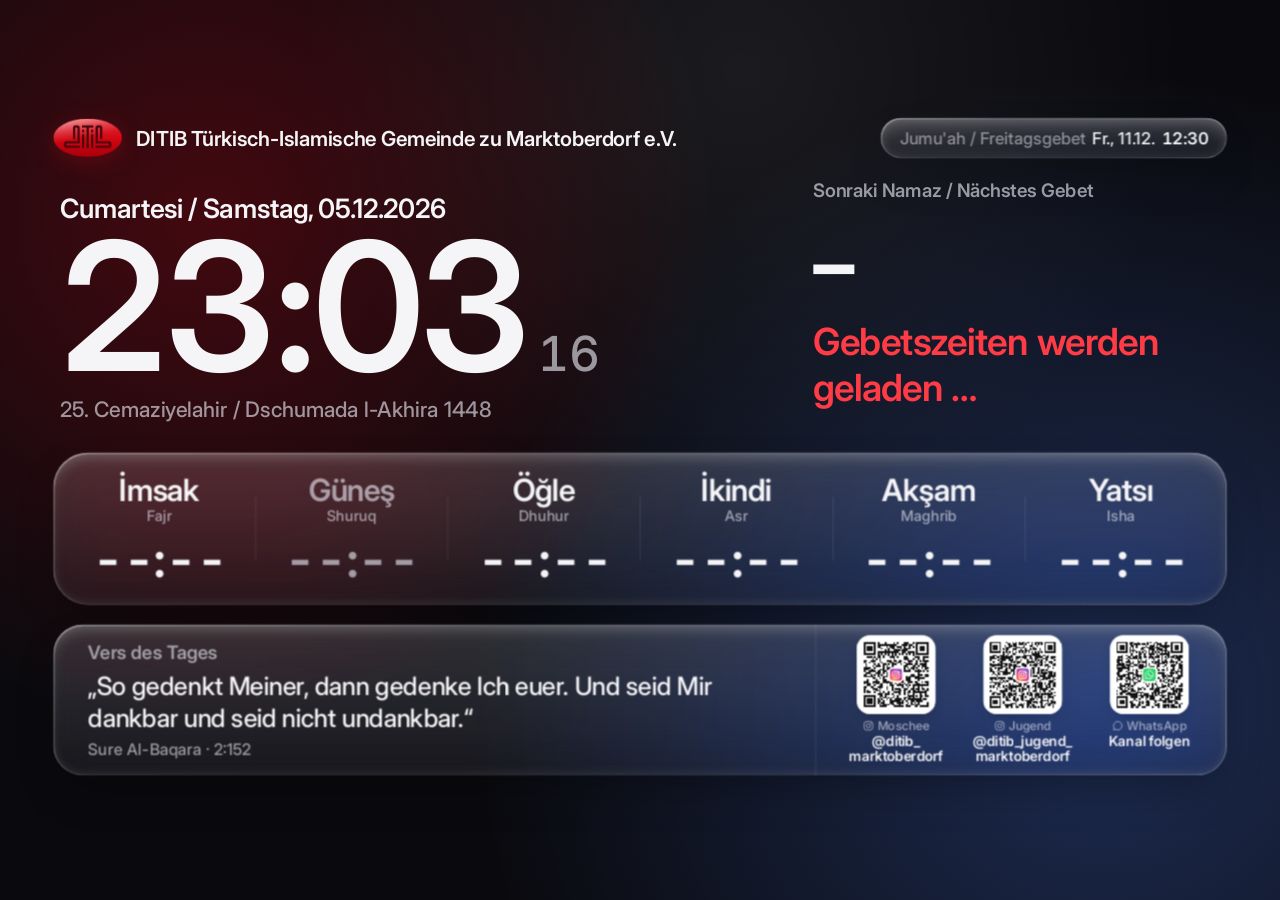
==== commit d6ff09f1: "Nächstes Gebet: Türkisch/Deutsch, „(yarın / morgen)“, Countdown ohne „in“ (TEXTE in config.js) Co-Au" ====
--- a/index.html
+++ b/index.html
@@ -5,10 +5,10 @@
   <meta name="robots" content="noindex, nofollow, noarchive">
   <meta name="viewport" content="width=device-width, initial-scale=1">
   <title>Gebetszeiten – DITIB Marktoberdorf</title>
-  <link rel="stylesheet" href="css/fonts.css?v=2026-10-28b">
-  <link rel="stylesheet" href="css/basis.css?v=2026-10-28b">
-  <link rel="stylesheet" href="css/themes.css?v=2026-10-28b">
-  <link rel="stylesheet" href="css/theme-glas.css?v=2026-10-28b">
+  <link rel="stylesheet" href="css/fonts.css?v=2026-10-28c">
+  <link rel="stylesheet" href="css/basis.css?v=2026-10-28c">
+  <link rel="stylesheet" href="css/themes.css?v=2026-10-28c">
+  <link rel="stylesheet" href="css/theme-glas.css?v=2026-10-28c">
 </head>
 <body class="theme-1">
 
@@ -42,7 +42,7 @@
         </div>
 
         <div class="karte naechstes-karte">
-          <div class="label">Nächstes Gebet</div>
+          <div class="label" id="n-label">Sonraki Namaz / Nächstes Gebet</div>
           <div class="n-name" id="n-name">–</div>
           <div class="n-deutsch" id="n-deutsch"></div>
           <div class="n-countdown" id="n-countdown"></div>
@@ -96,12 +96,12 @@
     <div id="diagnose"></div>
   </div>
 
-  <script src="config.js?v=2026-10-28b"></script>
-  <script src="gebetszeiten.js?v=2026-10-28b"></script>
-  <script src="lib/qrcode.js?v=2026-10-28b"></script>
-  <script src="js/logik.js?v=2026-10-28b"></script>
-  <script src="js/daten.js?v=2026-10-28b"></script>
-  <script src="js/stream.js?v=2026-10-28b"></script>
-  <script src="js/app.js?v=2026-10-28b"></script>
+  <script src="config.js?v=2026-10-28c"></script>
+  <script src="gebetszeiten.js?v=2026-10-28c"></script>
+  <script src="lib/qrcode.js?v=2026-10-28c"></script>
+  <script src="js/logik.js?v=2026-10-28c"></script>
+  <script src="js/daten.js?v=2026-10-28c"></script>
+  <script src="js/stream.js?v=2026-10-28c"></script>
+  <script src="js/app.js?v=2026-10-28c"></script>
 </body>
 </html>
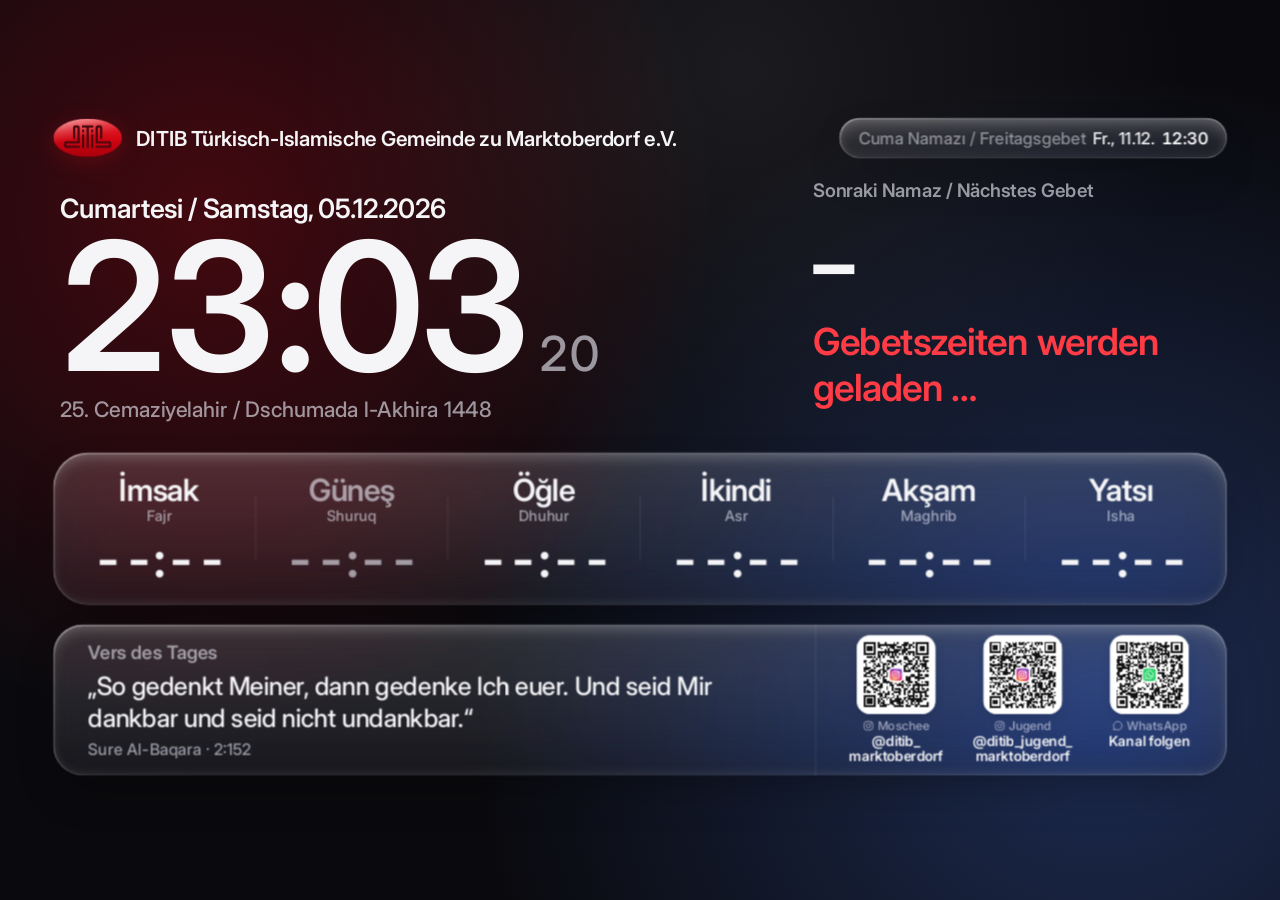
==== commit c5437aab: "Oben rechts: „Cuma Namazı / Freitagsgebet“ Co-Authored-By: Claude Opus 5.5 <noreply@anthropic.com> C" ====
--- a/index.html
+++ b/index.html
@@ -5,10 +5,10 @@
   <meta name="robots" content="noindex, nofollow, noarchive">
   <meta name="viewport" content="width=device-width, initial-scale=1">
   <title>Gebetszeiten – DITIB Marktoberdorf</title>
-  <link rel="stylesheet" href="css/fonts.css?v=2026-10-28c">
-  <link rel="stylesheet" href="css/basis.css?v=2026-10-28c">
-  <link rel="stylesheet" href="css/themes.css?v=2026-10-28c">
-  <link rel="stylesheet" href="css/theme-glas.css?v=2026-10-28c">
+  <link rel="stylesheet" href="css/fonts.css?v=2026-10-28d">
+  <link rel="stylesheet" href="css/basis.css?v=2026-10-28d">
+  <link rel="stylesheet" href="css/themes.css?v=2026-10-28d">
+  <link rel="stylesheet" href="css/theme-glas.css?v=2026-10-28d">
 </head>
 <body class="theme-1">
 
@@ -96,12 +96,12 @@
     <div id="diagnose"></div>
   </div>
 
-  <script src="config.js?v=2026-10-28c"></script>
-  <script src="gebetszeiten.js?v=2026-10-28c"></script>
-  <script src="lib/qrcode.js?v=2026-10-28c"></script>
-  <script src="js/logik.js?v=2026-10-28c"></script>
-  <script src="js/daten.js?v=2026-10-28c"></script>
-  <script src="js/stream.js?v=2026-10-28c"></script>
-  <script src="js/app.js?v=2026-10-28c"></script>
+  <script src="config.js?v=2026-10-28d"></script>
+  <script src="gebetszeiten.js?v=2026-10-28d"></script>
+  <script src="lib/qrcode.js?v=2026-10-28d"></script>
+  <script src="js/logik.js?v=2026-10-28d"></script>
+  <script src="js/daten.js?v=2026-10-28d"></script>
+  <script src="js/stream.js?v=2026-10-28d"></script>
+  <script src="js/app.js?v=2026-10-28d"></script>
 </body>
 </html>
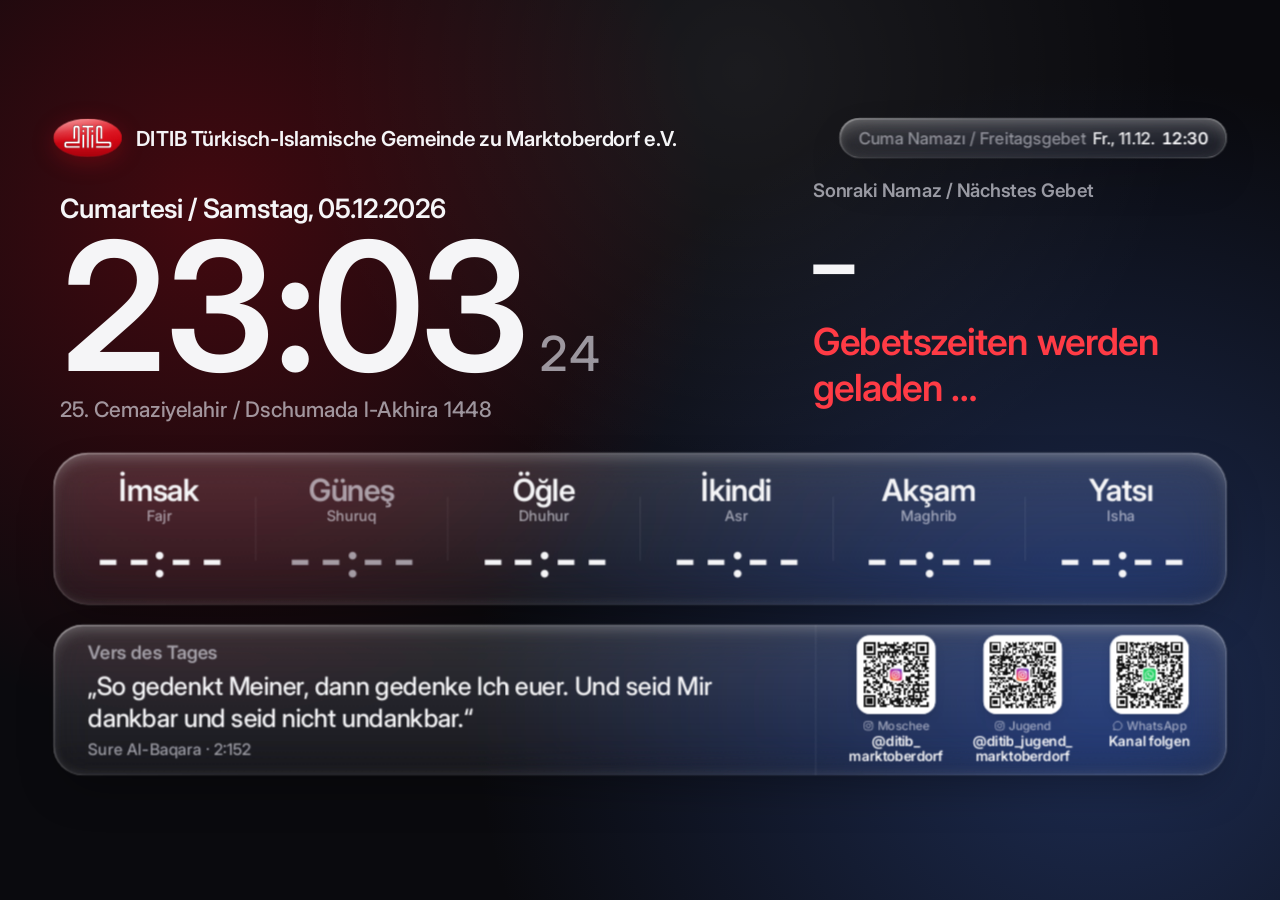
==== commit 9fe1c2cc: "Vorschau: Logo mit weißer Schrift im roten Glas-Oval (LOGO_SCHRIFT) Co-Authored-By: Claude Opus 5.5 " ====
--- a/index.html
+++ b/index.html
@@ -5,10 +5,10 @@
   <meta name="robots" content="noindex, nofollow, noarchive">
   <meta name="viewport" content="width=device-width, initial-scale=1">
   <title>Gebetszeiten – DITIB Marktoberdorf</title>
-  <link rel="stylesheet" href="css/fonts.css?v=2026-10-28d">
-  <link rel="stylesheet" href="css/basis.css?v=2026-10-28d">
-  <link rel="stylesheet" href="css/themes.css?v=2026-10-28d">
-  <link rel="stylesheet" href="css/theme-glas.css?v=2026-10-28d">
+  <link rel="stylesheet" href="css/fonts.css?v=2026-10-28e">
+  <link rel="stylesheet" href="css/basis.css?v=2026-10-28e">
+  <link rel="stylesheet" href="css/themes.css?v=2026-10-28e">
+  <link rel="stylesheet" href="css/theme-glas.css?v=2026-10-28e">
 </head>
 <body class="theme-1">
 
@@ -28,7 +28,7 @@
     <main id="haupt" class="ansicht sichtbar">
       <header class="kopf">
         <div class="marke">
-          <div class="logo-glas" aria-hidden="true"><div class="logo"></div></div>
+          <div class="logo-glas" aria-hidden="true"><div class="logo-schrift"></div><div class="logo"></div></div>
           <div class="moschee-name" id="moschee-name"></div>
         </div>
         <div class="jumuah-mini" id="jumuah-mini"></div>
@@ -83,7 +83,7 @@
     <section id="jumuah" class="ansicht" aria-hidden="true">
       <div class="j-inhalt">
         <div class="j-ornament" aria-hidden="true"></div>
-        <div class="logo-glas j-logo" aria-hidden="true"><div class="logo"></div></div>
+        <div class="logo-glas j-logo" aria-hidden="true"><div class="logo-schrift"></div><div class="logo"></div></div>
         <div class="j-titel">Jumu'ah</div>
         <div class="j-untertitel">Freitagsgebet</div>
         <div class="j-zeit" id="j-zeit">--:--</div>
@@ -96,12 +96,12 @@
     <div id="diagnose"></div>
   </div>
 
-  <script src="config.js?v=2026-10-28d"></script>
-  <script src="gebetszeiten.js?v=2026-10-28d"></script>
-  <script src="lib/qrcode.js?v=2026-10-28d"></script>
-  <script src="js/logik.js?v=2026-10-28d"></script>
-  <script src="js/daten.js?v=2026-10-28d"></script>
-  <script src="js/stream.js?v=2026-10-28d"></script>
-  <script src="js/app.js?v=2026-10-28d"></script>
+  <script src="config.js?v=2026-10-28e"></script>
+  <script src="gebetszeiten.js?v=2026-10-28e"></script>
+  <script src="lib/qrcode.js?v=2026-10-28e"></script>
+  <script src="js/logik.js?v=2026-10-28e"></script>
+  <script src="js/daten.js?v=2026-10-28e"></script>
+  <script src="js/stream.js?v=2026-10-28e"></script>
+  <script src="js/app.js?v=2026-10-28e"></script>
 </body>
 </html>
--- a/css/theme-glas.css
+++ b/css/theme-glas.css
@@ -143,6 +143,16 @@
   -webkit-backdrop-filter: blur(14px) saturate(160%);
   backdrop-filter: blur(14px) saturate(160%);
 }
+/* Weiße Schrift unter dem roten Glas – leicht glänzend wie Emaille */
+.logo-schrift {
+  position: absolute; inset: 0;
+  -webkit-mask-size: contain; mask-size: contain;
+  -webkit-mask-repeat: no-repeat; mask-repeat: no-repeat;
+  -webkit-mask-position: center; mask-position: center;
+  background: linear-gradient(180deg, #ffffff 0%, #ffffff 55%, #ececf0 100%);
+}
+.logo-schrift.logo-bild { background: none; }
+.logo-schrift.logo-bild img { width: 100%; height: 100%; display: block; object-fit: contain; }
 .logo.logo-bild { background: none; -webkit-backdrop-filter: none; backdrop-filter: none; }
 .logo.logo-bild img { width: 100%; height: 100%; display: block; object-fit: contain; }
 .theme-5 .kopf .logo-glas { width: 104px; height: 58px; filter: drop-shadow(0 8px 16px rgba(228, 6, 19, .30)); }
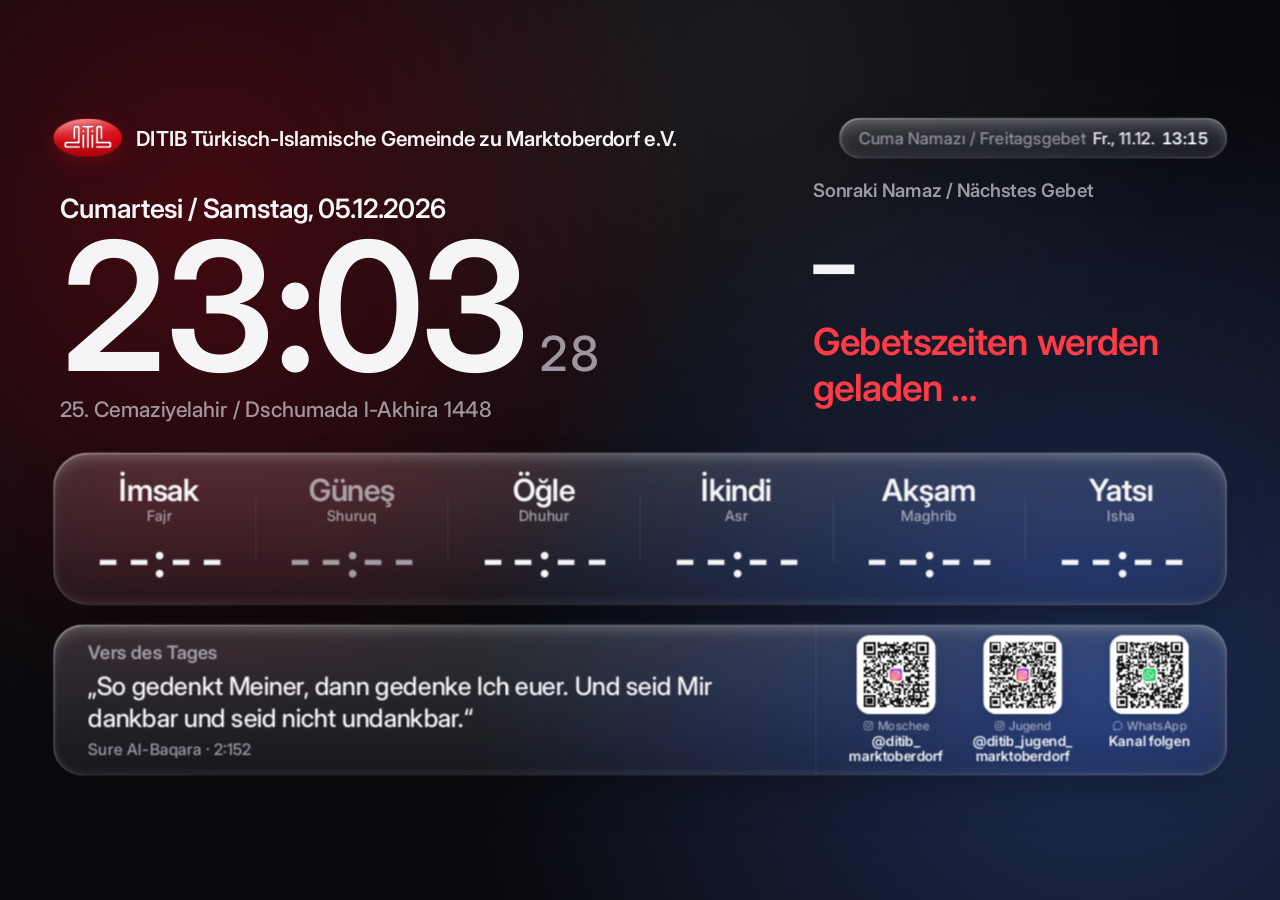
==== commit 92732587: "Jumu'ah: geplante Uhrzeit-Änderung (JUMUAH.aenderungen, ab Fr 30.10. 13:30 → 13:15) und editierbare " ====
--- a/index.html
+++ b/index.html
@@ -5,10 +5,10 @@
   <meta name="robots" content="noindex, nofollow, noarchive">
   <meta name="viewport" content="width=device-width, initial-scale=1">
   <title>Gebetszeiten – DITIB Marktoberdorf</title>
-  <link rel="stylesheet" href="css/fonts.css?v=2026-10-28e">
-  <link rel="stylesheet" href="css/basis.css?v=2026-10-28e">
-  <link rel="stylesheet" href="css/themes.css?v=2026-10-28e">
-  <link rel="stylesheet" href="css/theme-glas.css?v=2026-10-28e">
+  <link rel="stylesheet" href="css/fonts.css?v=2026-10-29a">
+  <link rel="stylesheet" href="css/basis.css?v=2026-10-29a">
+  <link rel="stylesheet" href="css/themes.css?v=2026-10-29a">
+  <link rel="stylesheet" href="css/theme-glas.css?v=2026-10-29a">
 </head>
 <body class="theme-1">
 
@@ -84,10 +84,11 @@
       <div class="j-inhalt">
         <div class="j-ornament" aria-hidden="true"></div>
         <div class="logo-glas j-logo" aria-hidden="true"><div class="logo-schrift"></div><div class="logo"></div></div>
-        <div class="j-titel">Jumu'ah</div>
-        <div class="j-untertitel">Freitagsgebet</div>
+        <div class="j-titel" id="j-titel">Jumu'ah</div>
+        <div class="j-untertitel" id="j-untertitel">Freitagsgebet</div>
         <div class="j-zeit" id="j-zeit">--:--</div>
         <div class="j-datum" id="j-datum"></div>
+        <div class="j-hinweis" id="j-hinweis"></div>
         <div class="j-ornament unten" aria-hidden="true"></div>
       </div>
     </section>
@@ -96,12 +97,12 @@
     <div id="diagnose"></div>
   </div>
 
-  <script src="config.js?v=2026-10-28e"></script>
-  <script src="gebetszeiten.js?v=2026-10-28e"></script>
-  <script src="lib/qrcode.js?v=2026-10-28e"></script>
-  <script src="js/logik.js?v=2026-10-28e"></script>
-  <script src="js/daten.js?v=2026-10-28e"></script>
-  <script src="js/stream.js?v=2026-10-28e"></script>
-  <script src="js/app.js?v=2026-10-28e"></script>
+  <script src="config.js?v=2026-10-29a"></script>
+  <script src="gebetszeiten.js?v=2026-10-29a"></script>
+  <script src="lib/qrcode.js?v=2026-10-29a"></script>
+  <script src="js/logik.js?v=2026-10-29a"></script>
+  <script src="js/daten.js?v=2026-10-29a"></script>
+  <script src="js/stream.js?v=2026-10-29a"></script>
+  <script src="js/app.js?v=2026-10-29a"></script>
 </body>
 </html>
--- a/css/basis.css
+++ b/css/basis.css
@@ -340,3 +340,10 @@
   border-radius: 10px;
 }
 .diagnose #diagnose { display: block; }
+
+/* Zusätzliche Hinweiszeile in der Jumu'ah-Ansicht (JUMUAH_ANSICHT.texte.hinweis) */
+.j-hinweis {
+  margin-top: 22px;
+  font-size: 40px; font-weight: 600;
+  color: var(--akzent);
+}
--- a/css/theme-glas.css
+++ b/css/theme-glas.css
@@ -302,3 +302,4 @@
 .modus-hell .logo-glas.mehrfarbig .logo-nacht { opacity: 0; }
 .theme-5 .kopf .logo-glas.mehrfarbig { width: 122px; height: 76px; filter: drop-shadow(0 6px 14px rgba(0, 0, 0, .18)); }
 .theme-5 .j-logo.mehrfarbig { width: 240px; height: 150px; filter: drop-shadow(0 12px 24px rgba(0, 0, 0, .25)); }
+.theme-5 .j-hinweis { color: var(--g-rot); font-size: 38px; letter-spacing: -.01em; }
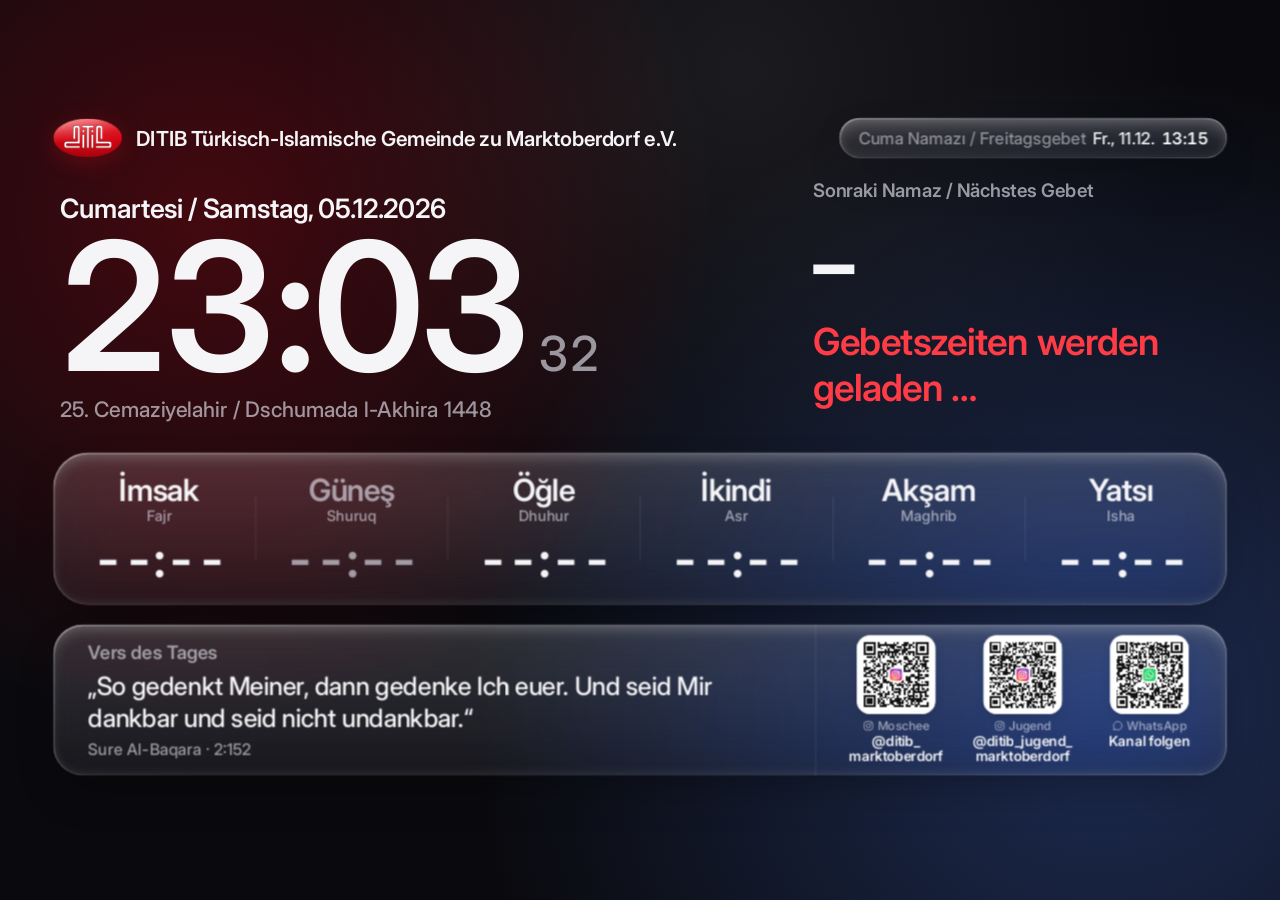
==== commit cb07691e: "Hinweis der Jumu'ah-Ansicht mit Zeitfenster (hinweisAb / hinweisBis) Co-Authored-By: Claude Opus 5.5" ====
--- a/index.html
+++ b/index.html
@@ -5,10 +5,10 @@
   <meta name="robots" content="noindex, nofollow, noarchive">
   <meta name="viewport" content="width=device-width, initial-scale=1">
   <title>Gebetszeiten – DITIB Marktoberdorf</title>
-  <link rel="stylesheet" href="css/fonts.css?v=2026-10-29a">
-  <link rel="stylesheet" href="css/basis.css?v=2026-10-29a">
-  <link rel="stylesheet" href="css/themes.css?v=2026-10-29a">
-  <link rel="stylesheet" href="css/theme-glas.css?v=2026-10-29a">
+  <link rel="stylesheet" href="css/fonts.css?v=2026-10-29b">
+  <link rel="stylesheet" href="css/basis.css?v=2026-10-29b">
+  <link rel="stylesheet" href="css/themes.css?v=2026-10-29b">
+  <link rel="stylesheet" href="css/theme-glas.css?v=2026-10-29b">
 </head>
 <body class="theme-1">
 
@@ -97,12 +97,12 @@
     <div id="diagnose"></div>
   </div>
 
-  <script src="config.js?v=2026-10-29a"></script>
-  <script src="gebetszeiten.js?v=2026-10-29a"></script>
-  <script src="lib/qrcode.js?v=2026-10-29a"></script>
-  <script src="js/logik.js?v=2026-10-29a"></script>
-  <script src="js/daten.js?v=2026-10-29a"></script>
-  <script src="js/stream.js?v=2026-10-29a"></script>
-  <script src="js/app.js?v=2026-10-29a"></script>
+  <script src="config.js?v=2026-10-29b"></script>
+  <script src="gebetszeiten.js?v=2026-10-29b"></script>
+  <script src="lib/qrcode.js?v=2026-10-29b"></script>
+  <script src="js/logik.js?v=2026-10-29b"></script>
+  <script src="js/daten.js?v=2026-10-29b"></script>
+  <script src="js/stream.js?v=2026-10-29b"></script>
+  <script src="js/app.js?v=2026-10-29b"></script>
 </body>
 </html>
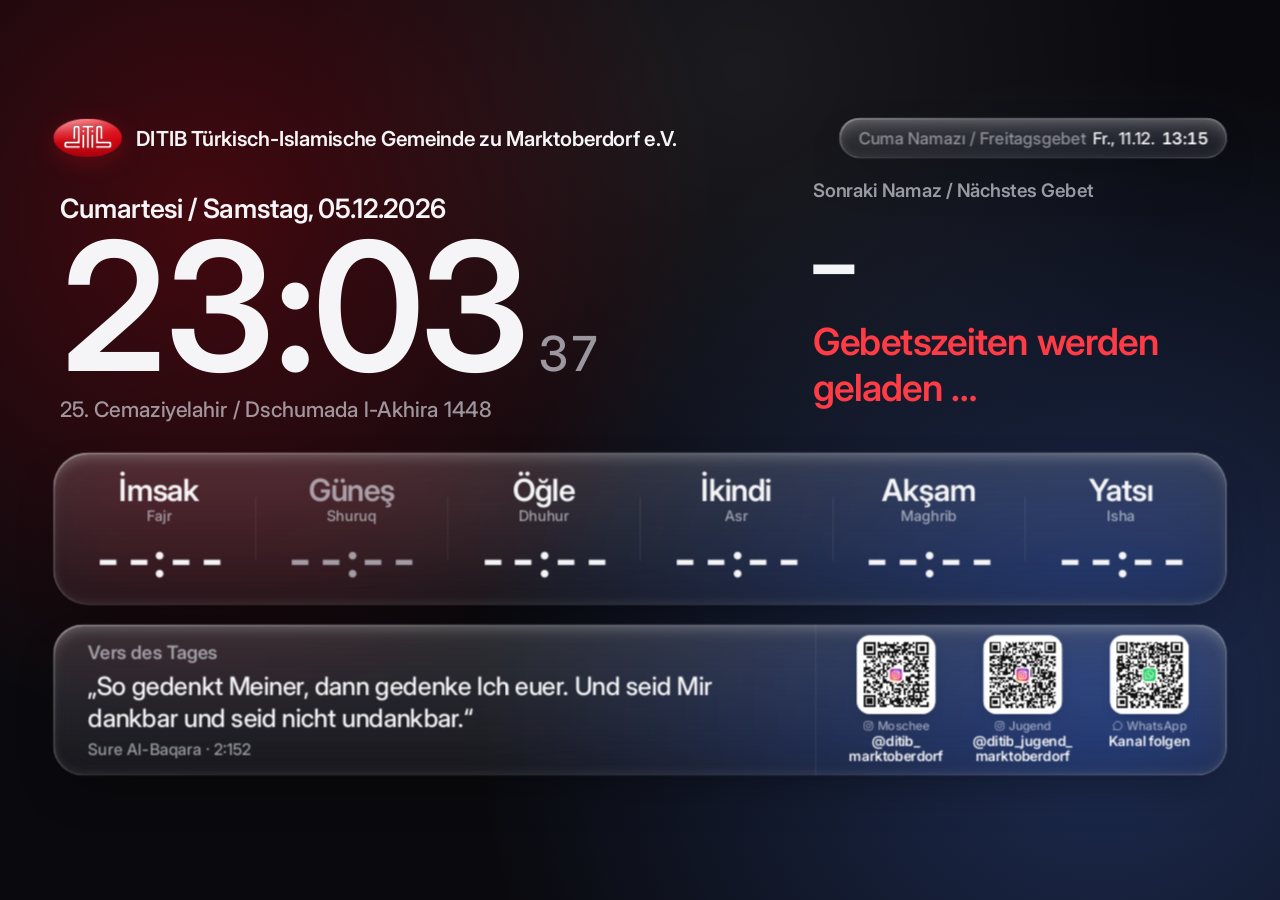
==== commit 8ead23d8: "Automatisch aktualisieren: Anzeige lädt Änderungen von GitHub selbst nach (mit Schutz vor fehlerhaft" ====
--- a/index.html
+++ b/index.html
@@ -5,10 +5,10 @@
   <meta name="robots" content="noindex, nofollow, noarchive">
   <meta name="viewport" content="width=device-width, initial-scale=1">
   <title>Gebetszeiten – DITIB Marktoberdorf</title>
-  <link rel="stylesheet" href="css/fonts.css?v=2026-10-29b">
-  <link rel="stylesheet" href="css/basis.css?v=2026-10-29b">
-  <link rel="stylesheet" href="css/themes.css?v=2026-10-29b">
-  <link rel="stylesheet" href="css/theme-glas.css?v=2026-10-29b">
+  <link rel="stylesheet" href="css/fonts.css?v=2026-10-29c">
+  <link rel="stylesheet" href="css/basis.css?v=2026-10-29c">
+  <link rel="stylesheet" href="css/themes.css?v=2026-10-29c">
+  <link rel="stylesheet" href="css/theme-glas.css?v=2026-10-29c">
 </head>
 <body class="theme-1">
 
@@ -97,12 +97,15 @@
     <div id="diagnose"></div>
   </div>
 
-  <script src="config.js?v=2026-10-29b"></script>
-  <script src="gebetszeiten.js?v=2026-10-29b"></script>
-  <script src="lib/qrcode.js?v=2026-10-29b"></script>
-  <script src="js/logik.js?v=2026-10-29b"></script>
-  <script src="js/daten.js?v=2026-10-29b"></script>
-  <script src="js/stream.js?v=2026-10-29b"></script>
-  <script src="js/app.js?v=2026-10-29b"></script>
+  <script>
+    // config.js bei jedem Laden frisch holen (nicht aus dem Zwischenspeicher)
+    document.write('<script src="config.js?t=' + Date.now() + '"><\/script>');
+  </script>
+  <script src="gebetszeiten.js?v=2026-10-29c"></script>
+  <script src="lib/qrcode.js?v=2026-10-29c"></script>
+  <script src="js/logik.js?v=2026-10-29c"></script>
+  <script src="js/daten.js?v=2026-10-29c"></script>
+  <script src="js/stream.js?v=2026-10-29c"></script>
+  <script src="js/app.js?v=2026-10-29c"></script>
 </body>
 </html>
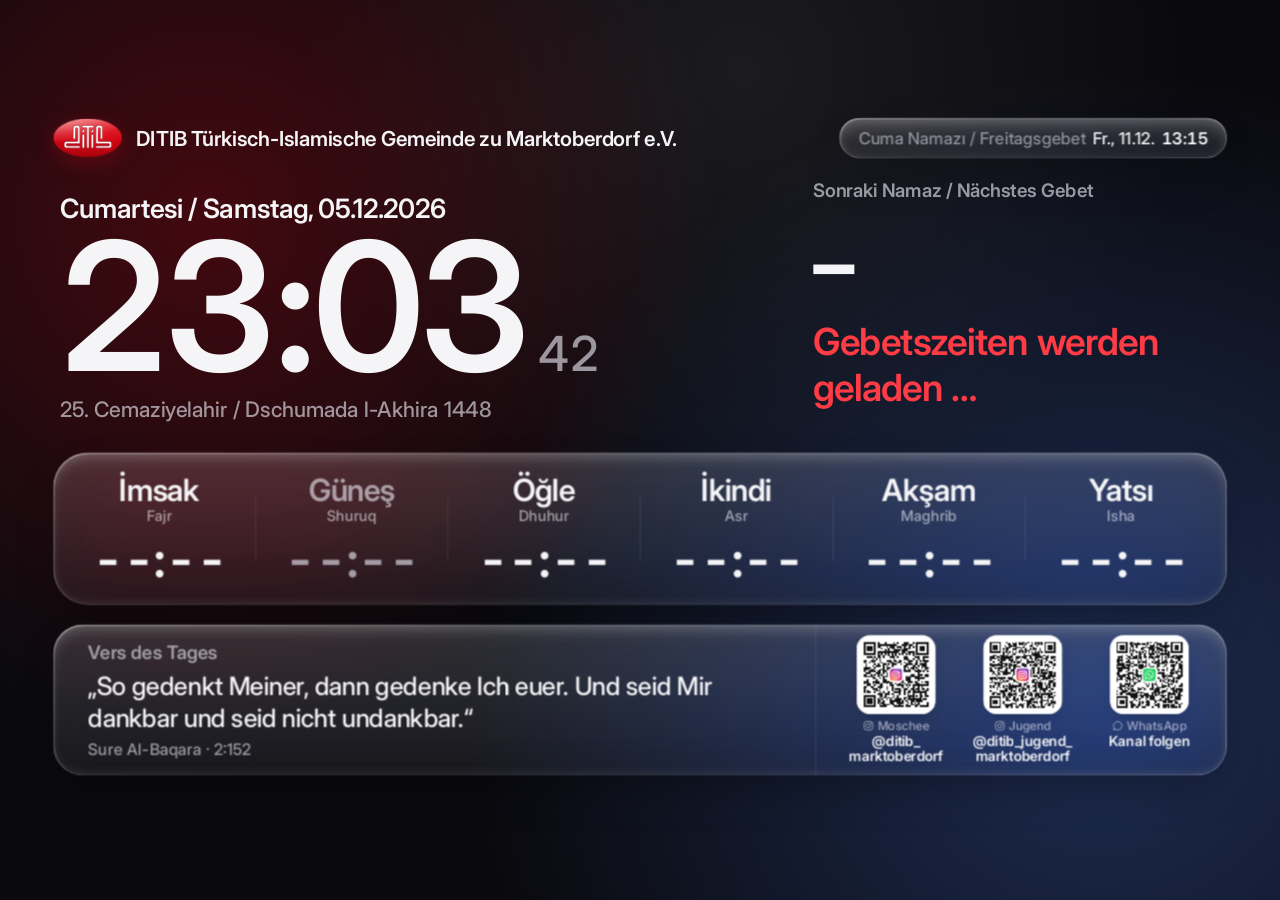
==== commit da6947a0: "Sofort aktualisieren nur auf Aufforderung (SOFORT_AKTUALISIEREN), sonst wie gewohnt um 03:00 Co-Auth" ====
--- a/index.html
+++ b/index.html
@@ -5,10 +5,10 @@
   <meta name="robots" content="noindex, nofollow, noarchive">
   <meta name="viewport" content="width=device-width, initial-scale=1">
   <title>Gebetszeiten – DITIB Marktoberdorf</title>
-  <link rel="stylesheet" href="css/fonts.css?v=2026-10-29c">
-  <link rel="stylesheet" href="css/basis.css?v=2026-10-29c">
-  <link rel="stylesheet" href="css/themes.css?v=2026-10-29c">
-  <link rel="stylesheet" href="css/theme-glas.css?v=2026-10-29c">
+  <link rel="stylesheet" href="css/fonts.css?v=2026-10-29d">
+  <link rel="stylesheet" href="css/basis.css?v=2026-10-29d">
+  <link rel="stylesheet" href="css/themes.css?v=2026-10-29d">
+  <link rel="stylesheet" href="css/theme-glas.css?v=2026-10-29d">
 </head>
 <body class="theme-1">
 
@@ -101,11 +101,11 @@
     // config.js bei jedem Laden frisch holen (nicht aus dem Zwischenspeicher)
     document.write('<script src="config.js?t=' + Date.now() + '"><\/script>');
   </script>
-  <script src="gebetszeiten.js?v=2026-10-29c"></script>
-  <script src="lib/qrcode.js?v=2026-10-29c"></script>
-  <script src="js/logik.js?v=2026-10-29c"></script>
-  <script src="js/daten.js?v=2026-10-29c"></script>
-  <script src="js/stream.js?v=2026-10-29c"></script>
-  <script src="js/app.js?v=2026-10-29c"></script>
+  <script src="gebetszeiten.js?v=2026-10-29d"></script>
+  <script src="lib/qrcode.js?v=2026-10-29d"></script>
+  <script src="js/logik.js?v=2026-10-29d"></script>
+  <script src="js/daten.js?v=2026-10-29d"></script>
+  <script src="js/stream.js?v=2026-10-29d"></script>
+  <script src="js/app.js?v=2026-10-29d"></script>
 </body>
 </html>
